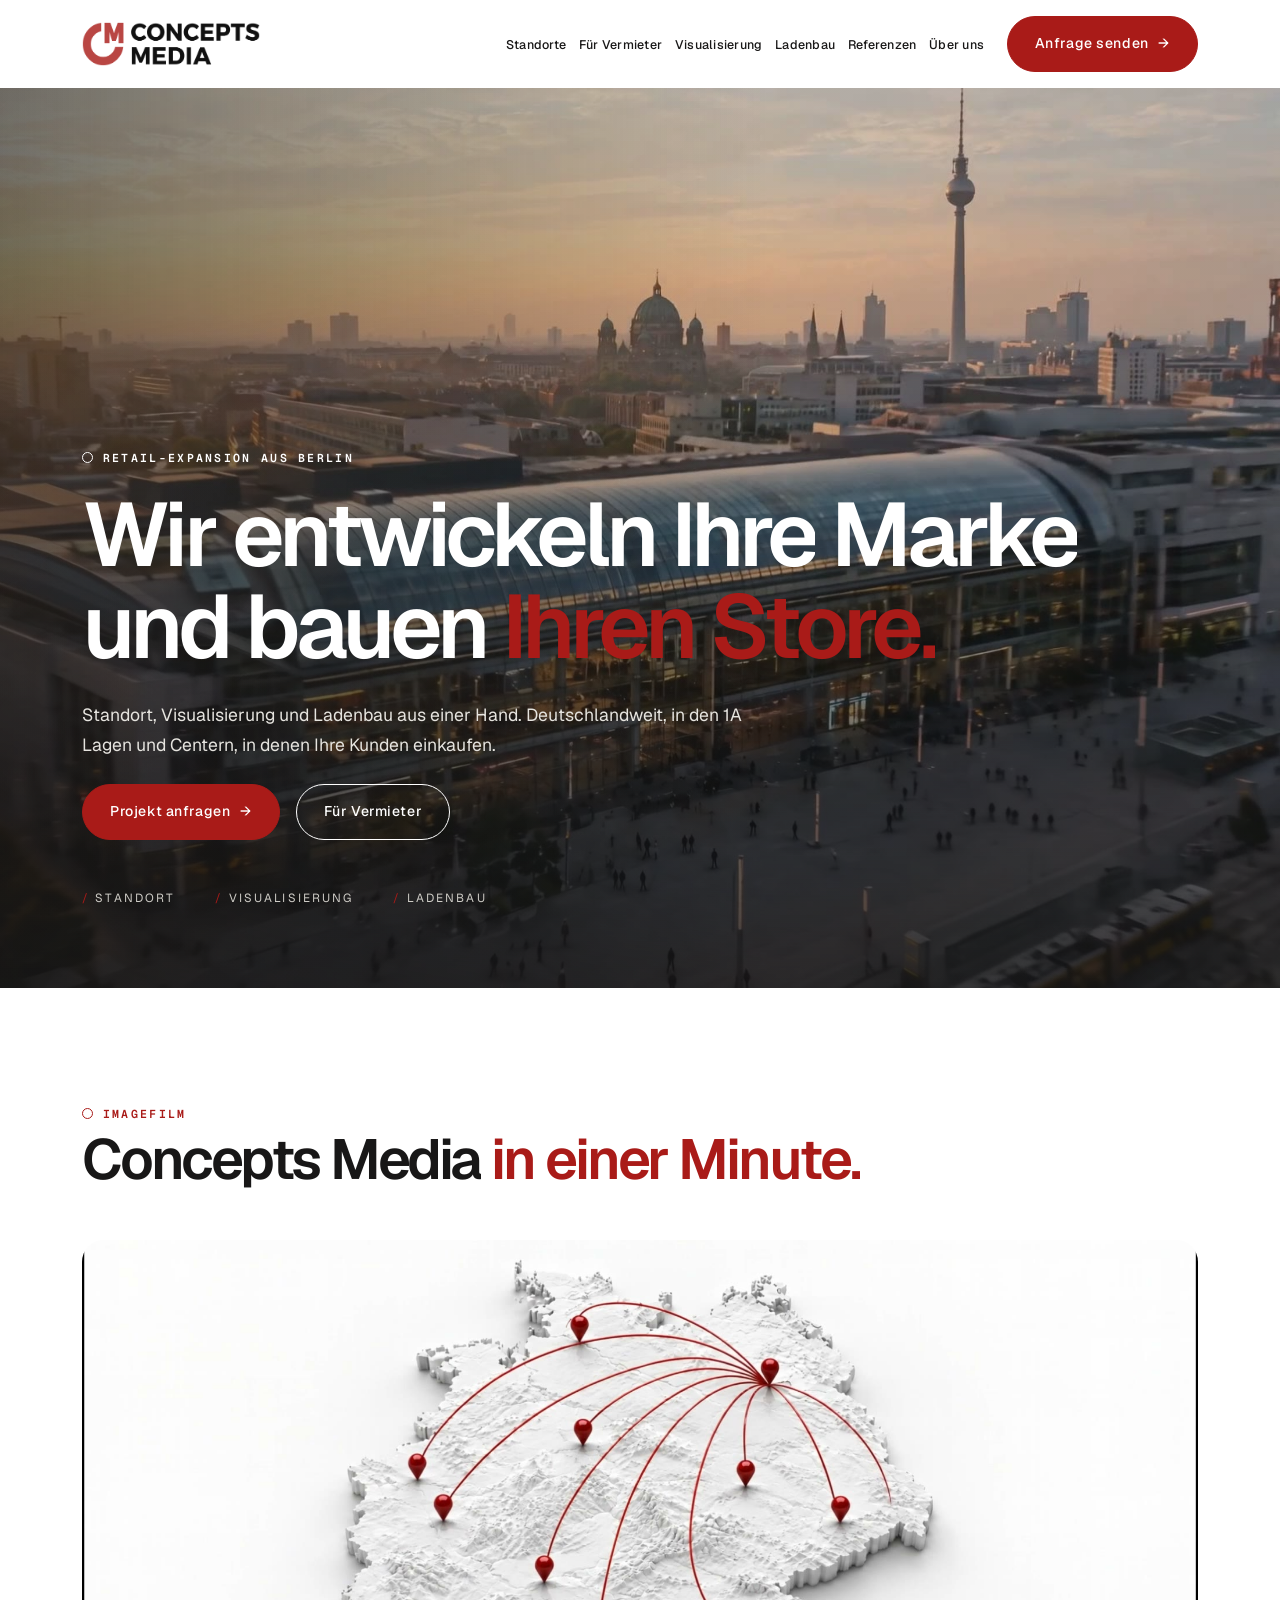
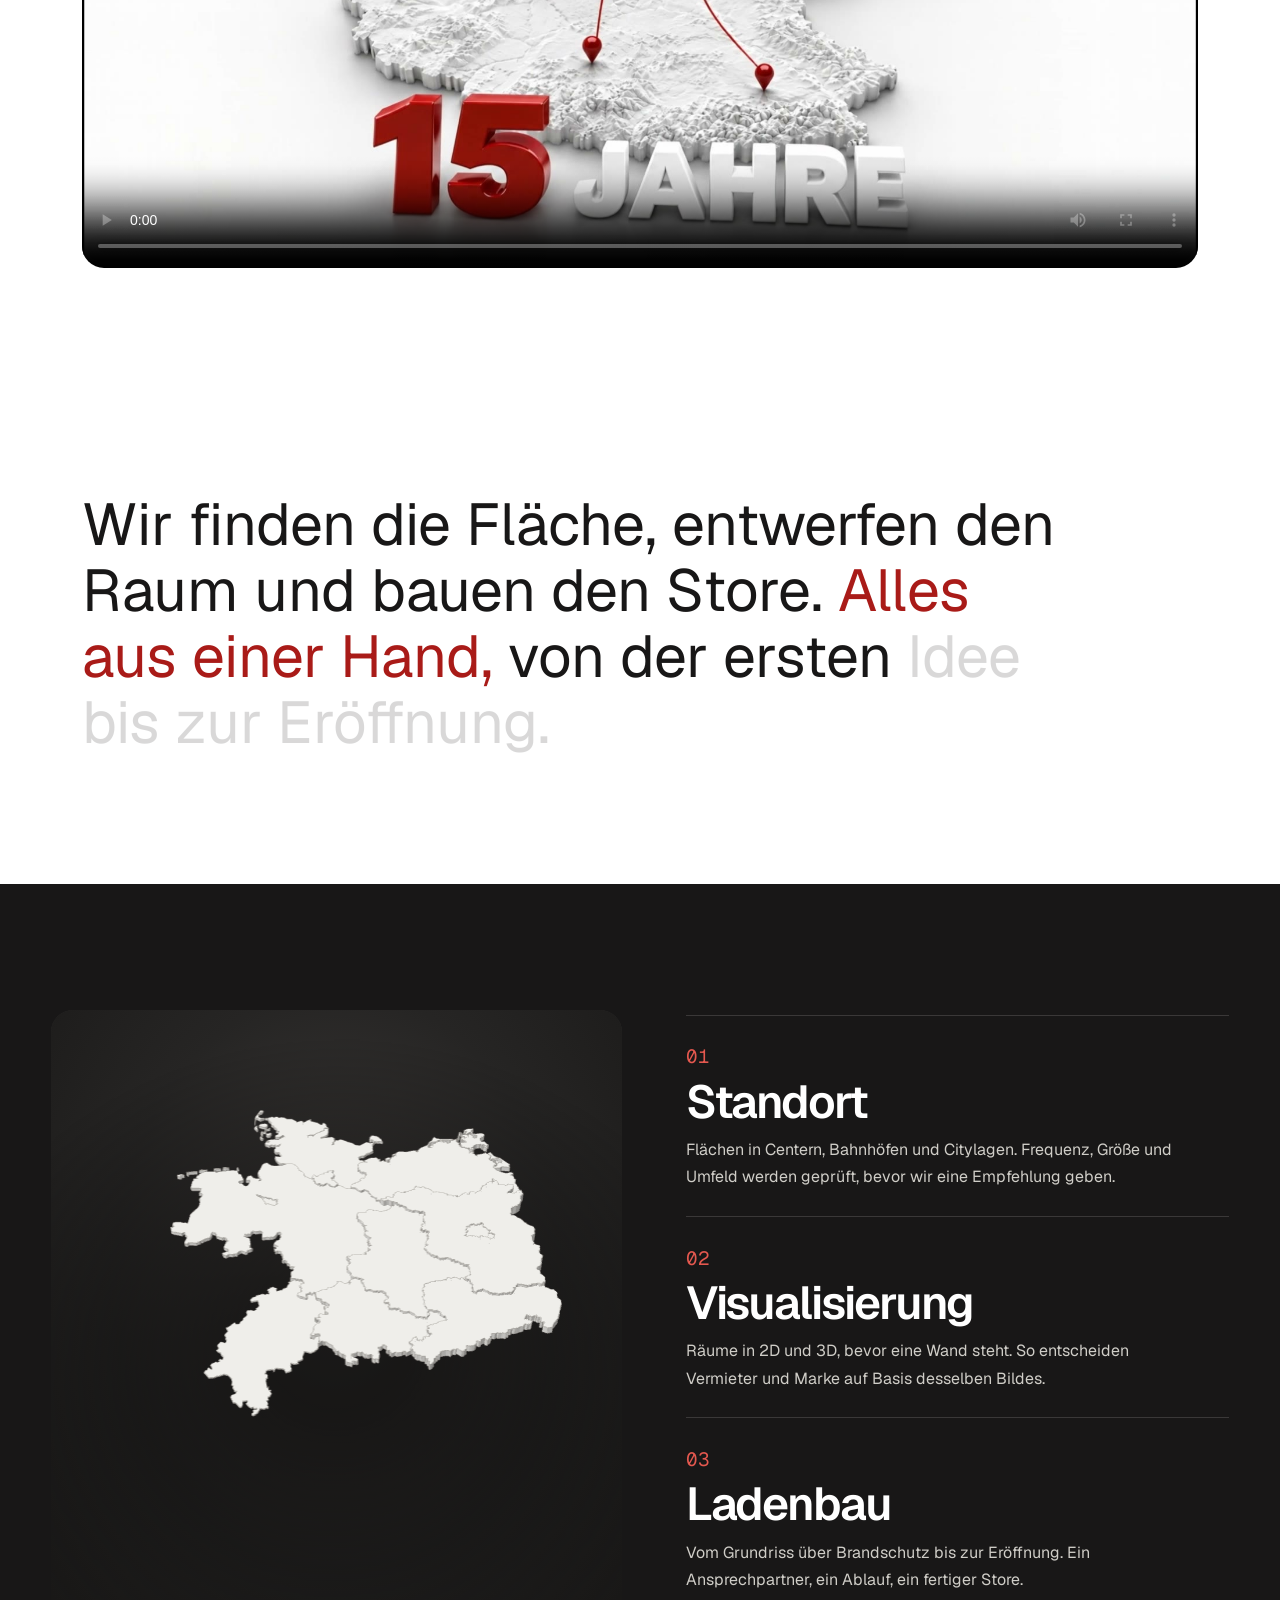
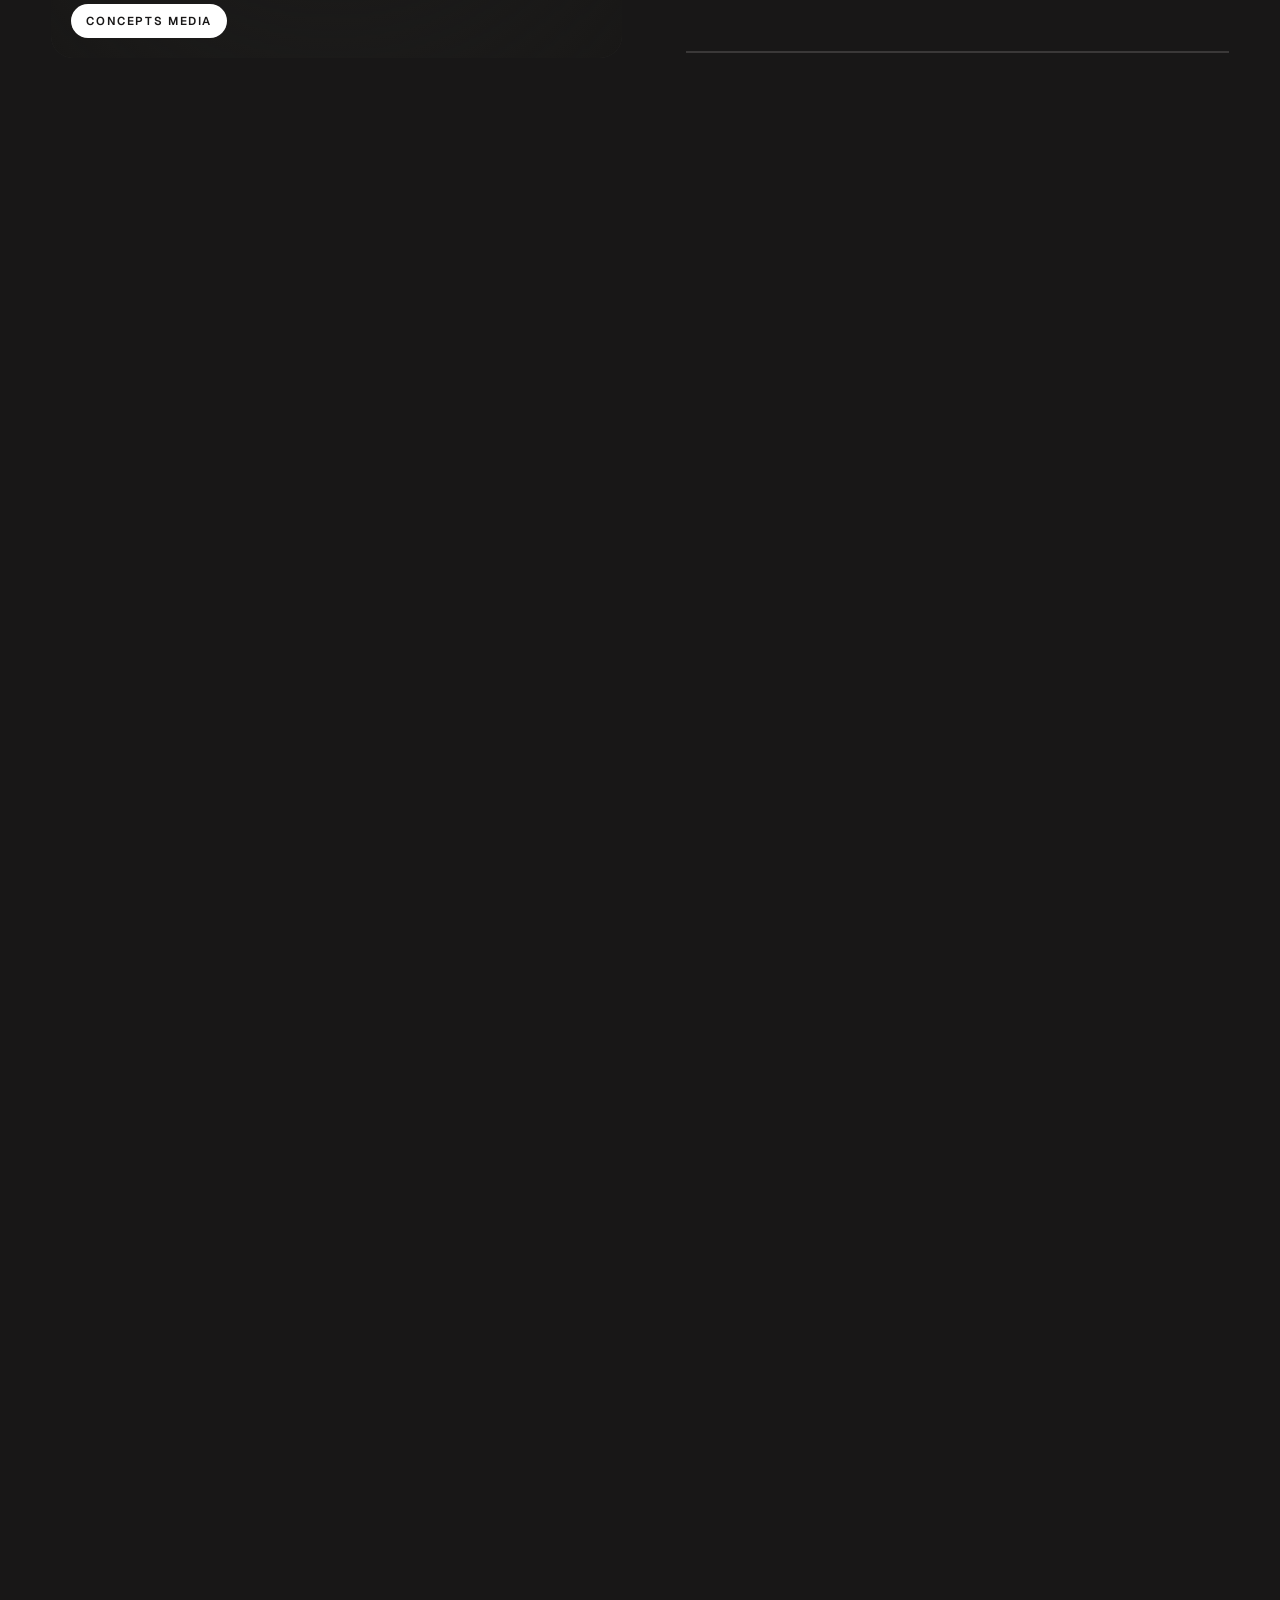
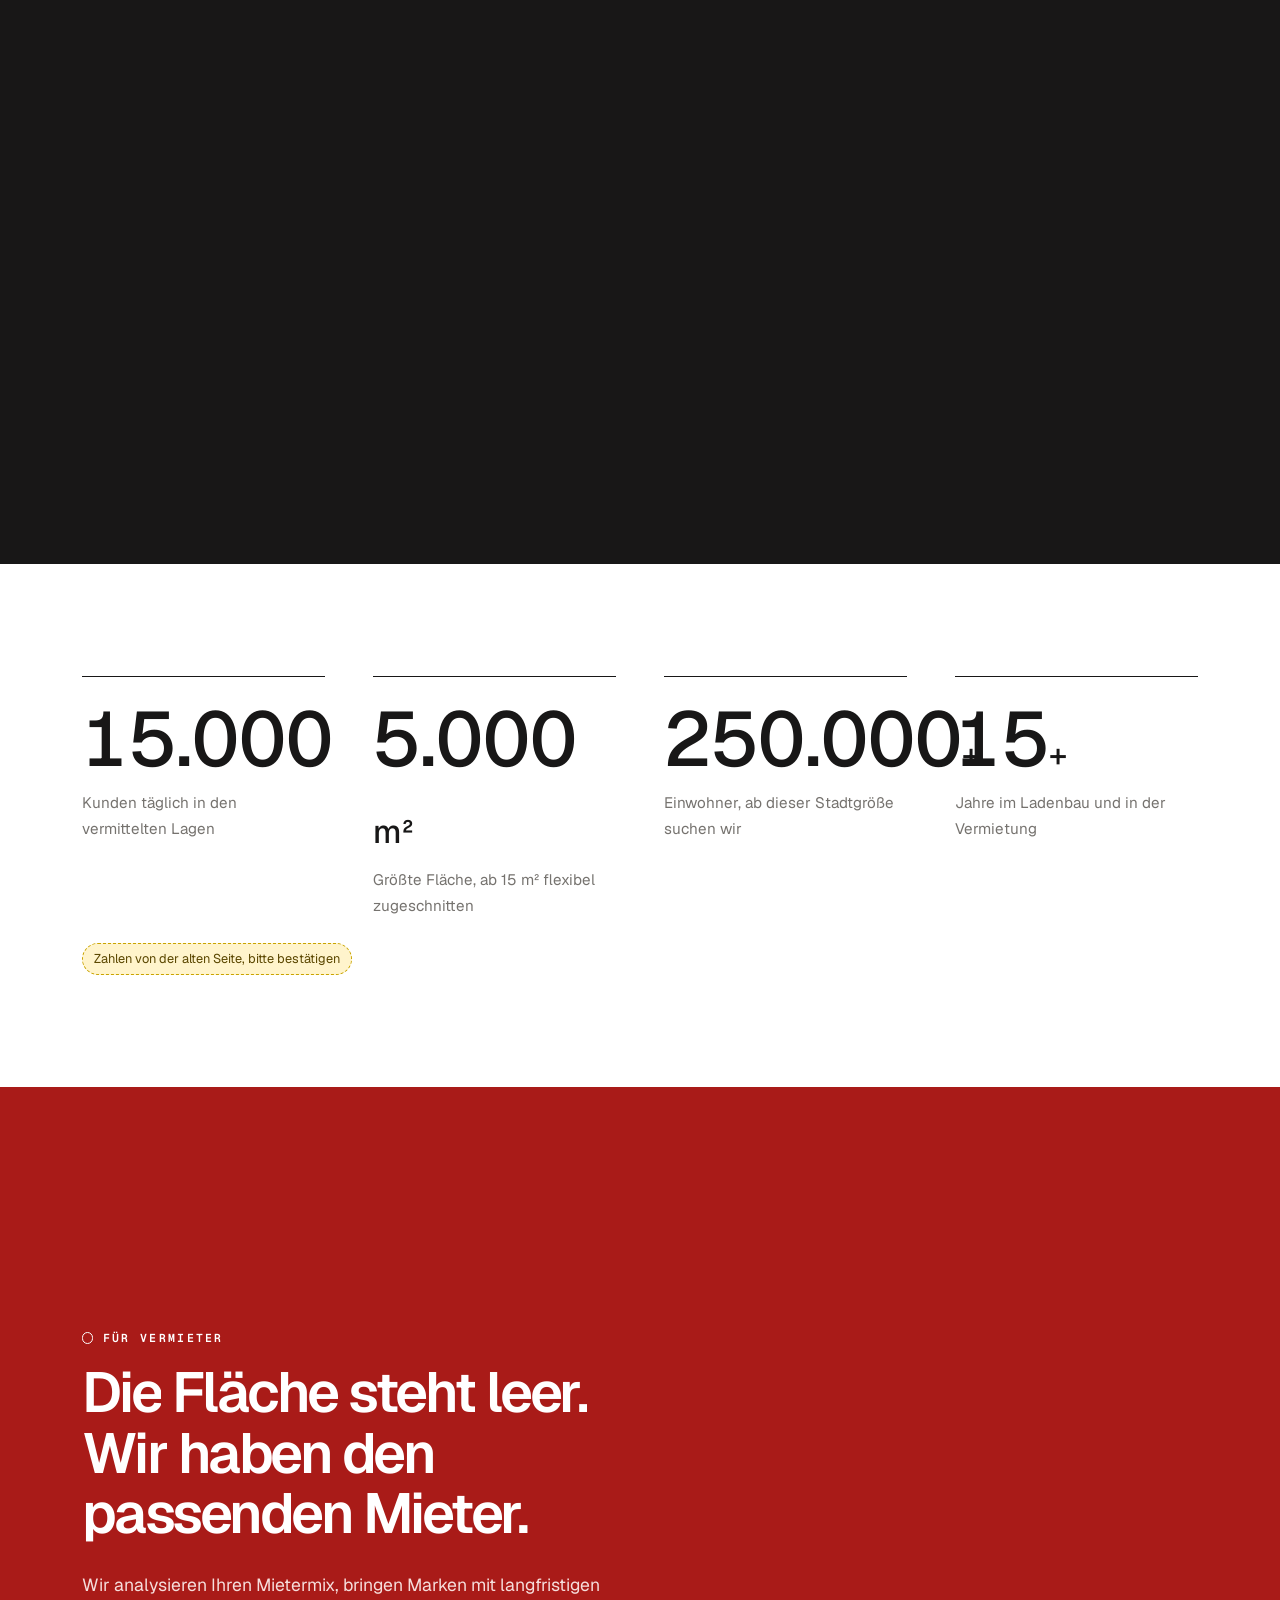
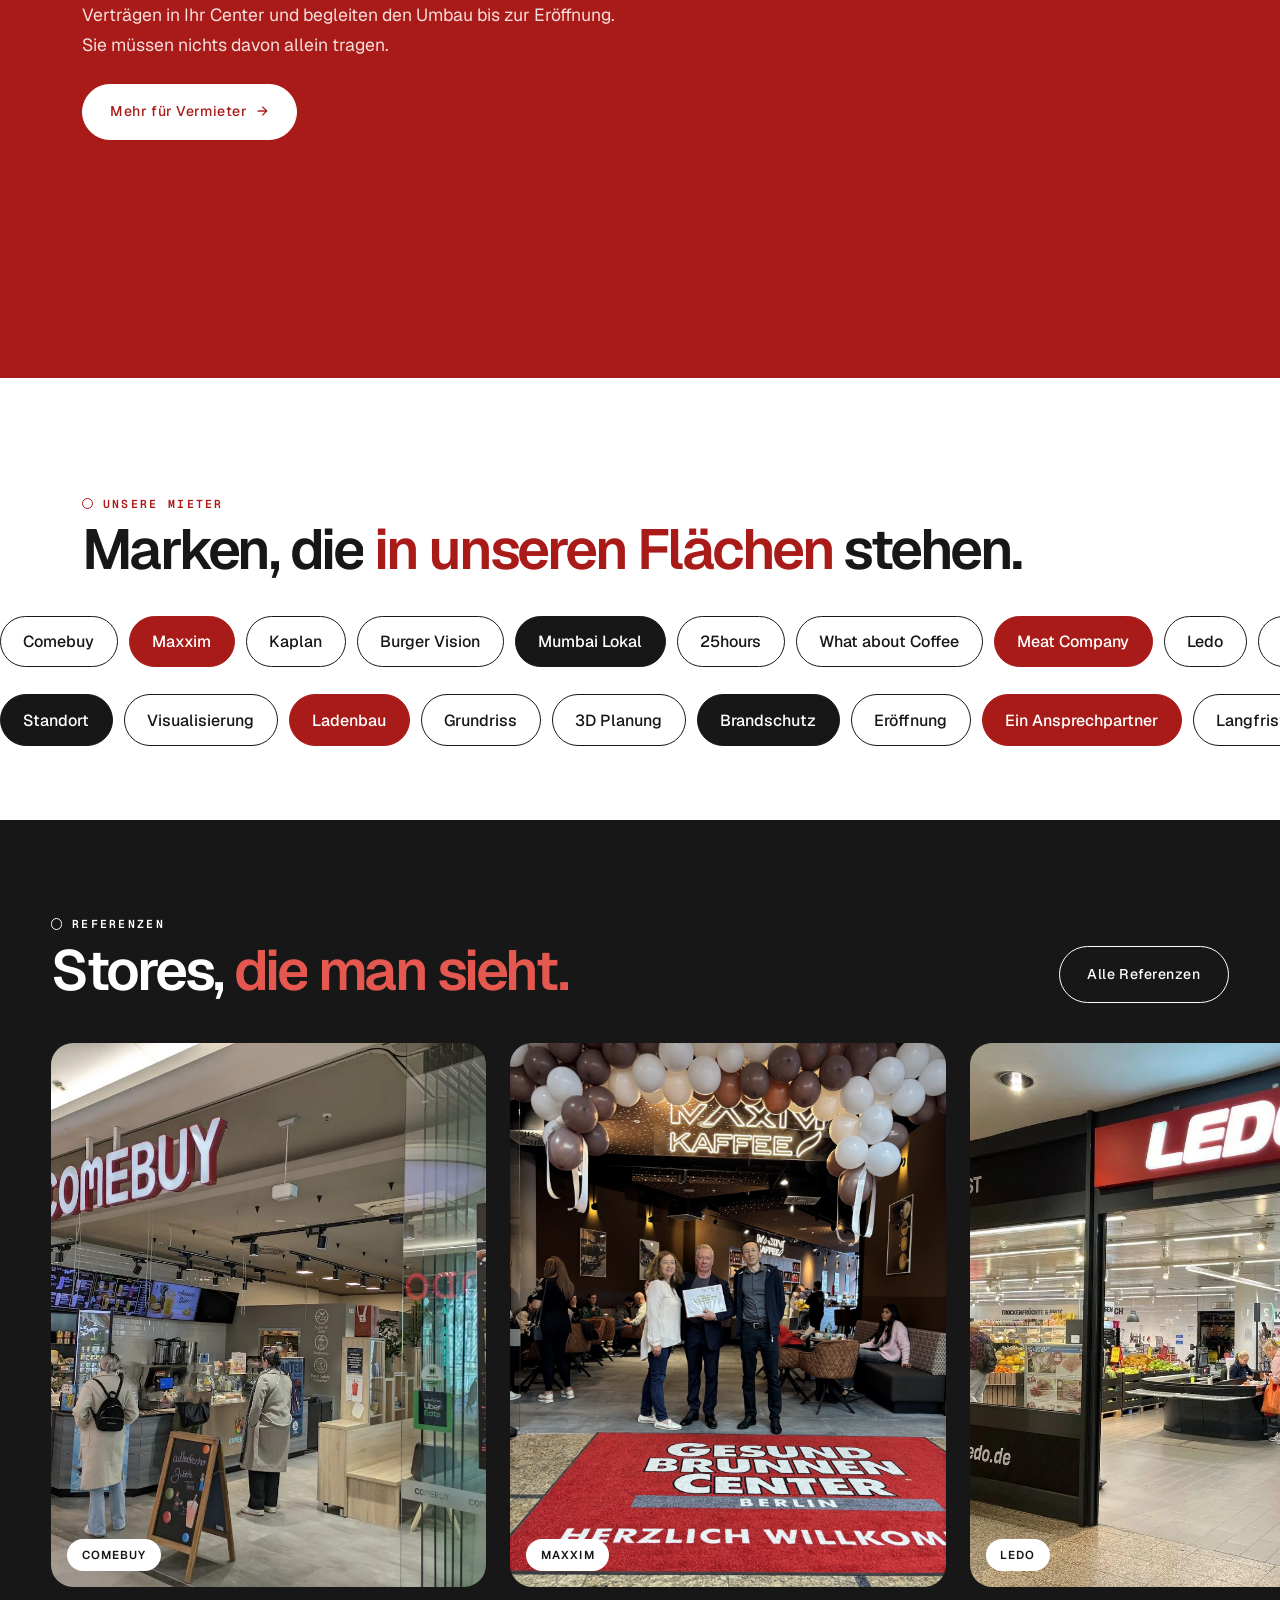
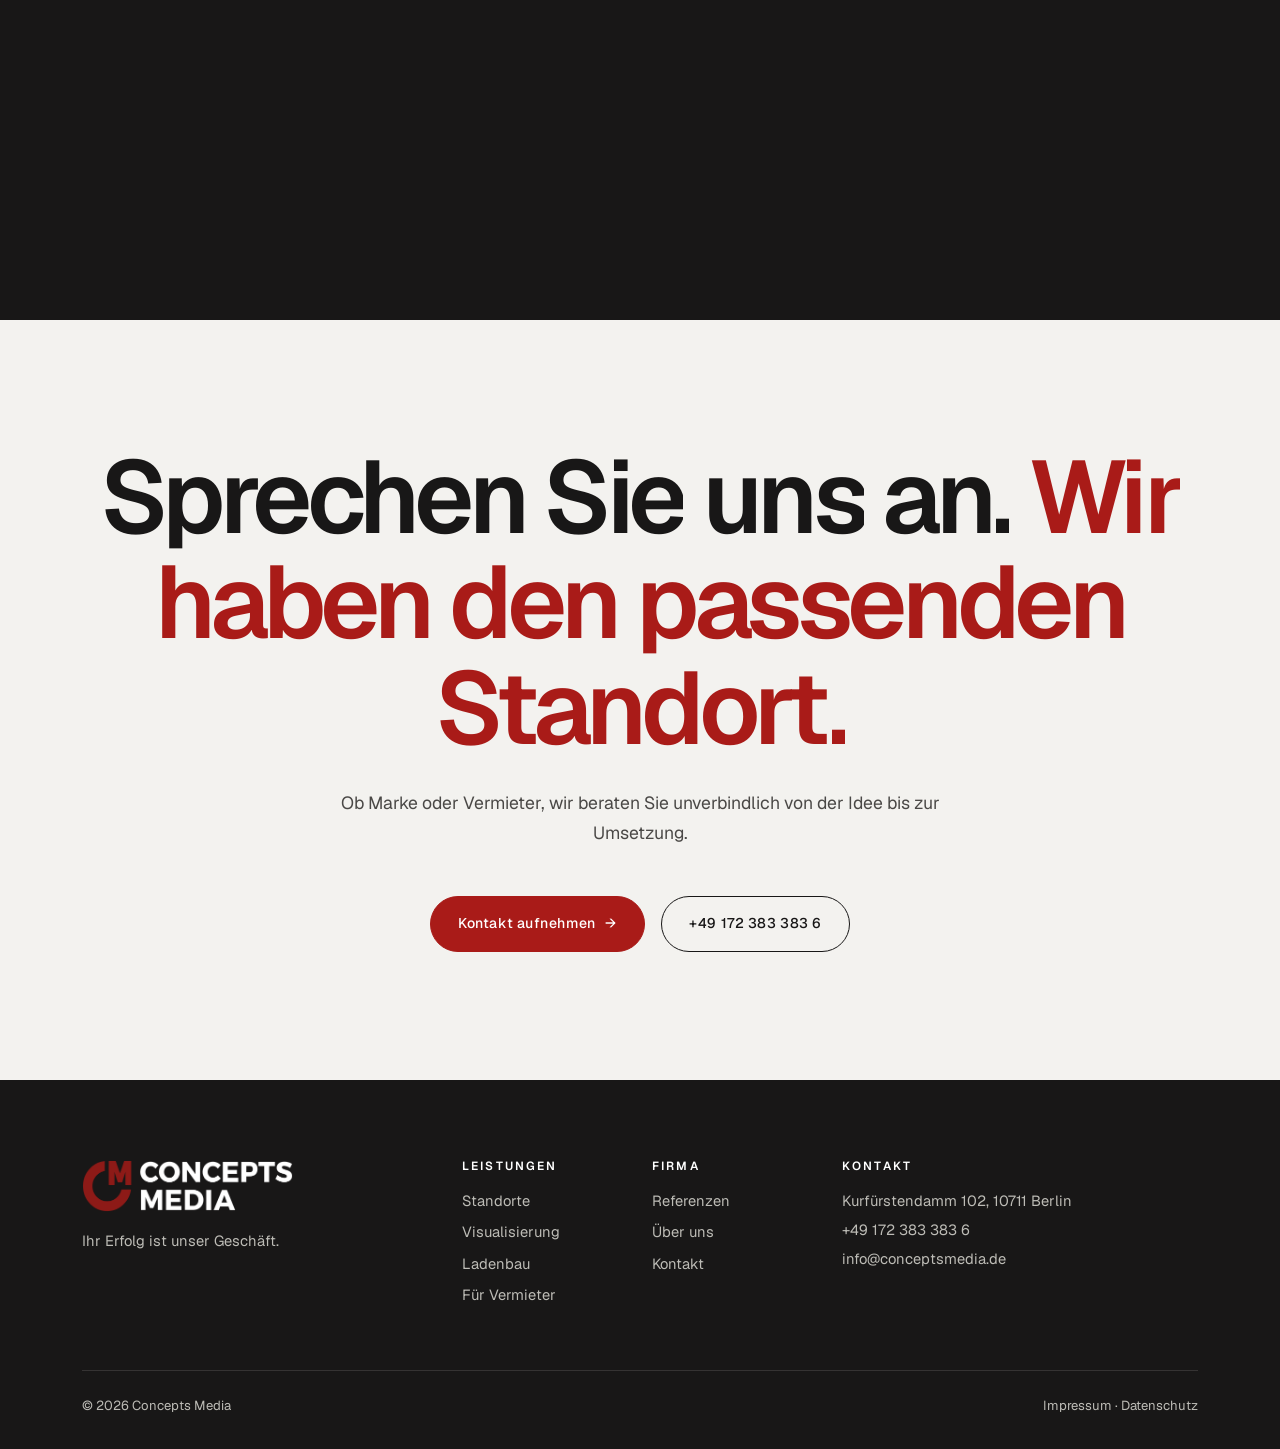
==== index.html @ 793df29d "Website Update Co-Authored-By: Claude Sonnet 5.5 <noreply@anthropic.com>" ====
<!doctype html>
<html lang="de">
<head>
  <meta name="robots" content="noindex, nofollow">
  <meta charset="utf-8">
  <meta name="viewport" content="width=device-width, initial-scale=1">
  <title>Concepts Media | Standort, Visualisierung und Ladenbau</title>
  <meta name="description" content="Concepts Media entwickelt Ihre Marke und baut Ihren Store. Standortvermittlung, Visualisierung und Ladenbau aus einer Hand, deutschlandweit in 1A Lagen.">
  <link rel="stylesheet" href="assets/css/bootstrap.min.css">
  <link rel="stylesheet" href="assets/css/site.css">
</head>
<body>

<div class="preloader" aria-hidden="true">
  <img src="assets/logo/cm-logo-dark.png" alt="">
  <div class="preloader__count">0%</div>
</div>

<header class="site-header">
  <nav class="navbar navbar-expand-lg py-3">
    <div class="container">
      <a class="navbar-brand" href="index.html"><img class="site-logo" src="assets/logo/cm-logo-dark.png" alt="Concepts Media"></a>
      <button class="navbar-toggler" type="button" data-bs-toggle="collapse" data-bs-target="#mainNav" aria-controls="mainNav" aria-expanded="false" aria-label="Menü öffnen">
        <span class="navbar-toggler-icon"></span>
      </button>
      <div class="collapse navbar-collapse" id="mainNav">
        <ul class="navbar-nav ms-auto site-nav align-items-lg-center">
          <li class="nav-item"><a class="nav-link" href="standorte.html">Standorte</a></li>
          <li class="nav-item"><a class="nav-link" href="vermieter.html">Für Vermieter</a></li>
          <li class="nav-item"><a class="nav-link" href="visualisierung.html">Visualisierung</a></li>
          <li class="nav-item"><a class="nav-link" href="ladenbau.html">Ladenbau</a></li>
          <li class="nav-item"><a class="nav-link" href="referenzen.html">Referenzen</a></li>
          <li class="nav-item"><a class="nav-link" href="ueber-uns.html">Über uns</a></li>
          <li class="nav-item ms-lg-3"><a class="btn-cm" href="kontakt.html">Anfrage senden</a></li>
        </ul>
      </div>
    </div>
  </nav>
</header>

<main>

  <!-- 1. Hero mit 3D-Gitter -->
  <section class="hero">
    <video class="hero-video" autoplay muted loop playsinline preload="auto" poster="assets/media/hero-film.jpg" aria-hidden="true">
      <source src="assets/media/hero-film.mp4" type="video/mp4">
    </video>
    <div class="container">
      <p class="eyebrow mb-4">Retail-Expansion aus Berlin</p>
      <h1 class="display split mb-4">Wir entwickeln Ihre Marke und bauen <em>Ihren Store.</em></h1>
      <p class="lead-text mb-4">Standort, Visualisierung und Ladenbau aus einer Hand. Deutschlandweit, in den 1A Lagen und Centern, in denen Ihre Kunden einkaufen.</p>
      <div class="d-flex flex-wrap gap-3">
        <a class="btn-cm" href="kontakt.html">Projekt anfragen</a>
        <a class="btn-cm-outline" href="vermieter.html" style="color:#fff;border-color:#fff;">Für Vermieter</a>
      </div>
      <div class="hero__meta">
        <span>Standort</span><span>Visualisierung</span><span>Ladenbau</span>
      </div>
    </div>
  </section>

  <!-- 2. Imagefilm / Pitch-Video, direkt unter dem Hero -->
  <section class="section" id="imagefilm">
    <div class="container">
      <div class="mb-5">
        <p class="eyebrow mb-2">Imagefilm</p>
        <h2 class="section-title split mb-0">Concepts Media <em>in einer Minute.</em></h2>
      </div>
      <div class="video-block">
        <video controls playsinline preload="metadata" poster="assets/media/imagefilm-vermieter.jpg">
          <source src="assets/media/imagefilm-vermieter.mp4" type="video/mp4">
        </video>
      </div>
    </div>
  </section>

  <!-- 2. Statement, Wort für Wort -->
  <section class="section">
    <div class="container">
      <p class="scrollwords section-title" style="max-width: 62rem; font-size: clamp(2rem, 4.6vw, 4.2rem); line-height: 1.12;">
        Wir finden die Fläche, entwerfen den Raum und bauen den Store. <em>Alles aus einer Hand,</em> von der ersten Idee bis zur Eröffnung.
      </p>
    </div>
  </section>

  <!-- 3. Leistungen: Bild und Punkte wechseln beim Scrollen -->
  <section class="swap section-ink" data-swap>
    <div class="swap__stick">
      <div class="swap__media">
        <div class="swap__map is-active" id="map3d" data-swap-img role="img" aria-label="Deutschlandkarte als 3D-Modell mit roten Standort-Pins und Verbindungen von Berlin"></div>
        <img src="assets/media/render-lounge-2.jpg" alt="3D Visualisierung einer Lounge" data-swap-img>
        <img src="assets/media/zaddys-kiosk.jpg" alt="Umgesetzter Laden" data-swap-img>
        <span class="swap__tag">Concepts Media</span>
      </div>
      <ul class="swap__list">
        <li class="swap__item is-active" data-swap-item>
          <span class="num">01</span>
          <h3>Standort</h3>
          <p>Flächen in Centern, Bahnhöfen und Citylagen. Frequenz, Größe und Umfeld werden geprüft, bevor wir eine Empfehlung geben.</p>
        </li>
        <li class="swap__item" data-swap-item>
          <span class="num">02</span>
          <h3>Visualisierung</h3>
          <p>Räume in 2D und 3D, bevor eine Wand steht. So entscheiden Vermieter und Marke auf Basis desselben Bildes.</p>
        </li>
        <li class="swap__item" data-swap-item>
          <span class="num">03</span>
          <h3>Ladenbau</h3>
          <p>Vom Grundriss über Brandschutz bis zur Eröffnung. Ein Ansprechpartner, ein Ablauf, ein fertiger Store.</p>
        </li>
        <li class="swap__bar"><i></i></li>
      </ul>
    </div>
  </section>

  <!-- 4. Zahlen -->
  <section class="section">
    <div class="container">
      <div class="row g-5">
        <div class="col-6 col-lg-3 reveal">
          <div class="fact-rule">
            <div class="fact-number"><span data-count="15000">15.000</span></div>
            <div class="fact-label">Kunden täglich in den vermittelten Lagen</div>
          </div>
        </div>
        <div class="col-6 col-lg-3 reveal">
          <div class="fact-rule">
            <div class="fact-number"><span data-count="5000">5.000</span><small> m²</small></div>
            <div class="fact-label">Größte Fläche, ab 15 m² flexibel zugeschnitten</div>
          </div>
        </div>
        <div class="col-6 col-lg-3 reveal">
          <div class="fact-rule">
            <div class="fact-number"><span data-count="250000">250.000</span><small>+</small></div>
            <div class="fact-label">Einwohner, ab dieser Stadtgröße suchen wir</div>
          </div>
        </div>
        <div class="col-6 col-lg-3 reveal">
          <div class="fact-rule">
            <div class="fact-number"><span data-count="15">15</span><small>+</small></div>
            <div class="fact-label">Jahre im Ladenbau und in der Vermietung</div>
          </div>
        </div>
      </div>
      <p class="mt-4 mb-0"><span class="todo-note">Zahlen von der alten Seite, bitte bestätigen</span></p>
    </div>
  </section>

  <!-- 5. Vermieter, roter Abschnitt mit Parallax-Bild -->
  <section class="section-red" style="padding: 7rem 0; overflow: hidden;">
    <div class="container">
      <div class="row align-items-center g-5">
        <div class="col-lg-6">
          <p class="eyebrow mb-3">Für Vermieter</p>
          <h2 class="section-title split mb-4">Die Fläche steht leer. <em>Wir haben den passenden Mieter.</em></h2>
          <p class="lead-text mb-4">Wir analysieren Ihren Mietermix, bringen Marken mit langfristigen Verträgen in Ihr Center und begleiten den Umbau bis zur Eröffnung. Sie müssen nichts davon allein tragen.</p>
          <a class="btn-cm" href="vermieter.html">Mehr für Vermieter</a>
        </div>
        <div class="col-lg-6">
          <div class="parallax-frame in-flow clip" style="aspect-ratio: 4/5;">
            <img class="parallax-img" data-speed="0.16" src="assets/media/strasse-citylage.jpg" alt="Citylage in Berlin">
          </div>
        </div>
      </div>
    </div>
  </section>

  <!-- 6. Mieter-Laufband -->
  <section class="section" style="padding-bottom: 4rem;">
    <div class="container mb-4">
      <p class="eyebrow mb-2">Unsere Mieter</p>
      <h2 class="section-title split">Marken, die <em>in unseren Flächen</em> stehen.</h2>
    </div>
    <div class="marquee mb-2" aria-label="Ausgewählte Mieter">
      <div class="marquee__row">
        <span>Comebuy</span><span class="is-red">Maxxim</span><span>Kaplan</span><span>Burger Vision</span><span class="is-accent">Mumbai Lokal</span><span>25hours</span><span>What about Coffee</span><span class="is-red">Meat Company</span><span>Ledo</span><span>Orient Barbershop</span><span>Zaddy's</span><span class="is-accent">Redo</span><span>Risa</span><span>Vinh Loi</span><span class="is-red">Niezuspät</span><span>Asia</span>
        <span>Comebuy</span><span class="is-red">Maxxim</span><span>Kaplan</span><span>Burger Vision</span><span class="is-accent">Mumbai Lokal</span><span>25hours</span><span>What about Coffee</span><span class="is-red">Meat Company</span><span>Ledo</span><span>Orient Barbershop</span><span>Zaddy's</span><span class="is-accent">Redo</span><span>Risa</span><span>Vinh Loi</span><span class="is-red">Niezuspät</span><span>Asia</span>
      </div>
    </div>
    <div class="marquee">
      <div class="marquee__row marquee__row--rev">
        <span class="is-accent">Standort</span><span>Visualisierung</span><span class="is-red">Ladenbau</span><span>Grundriss</span><span>3D Planung</span><span class="is-accent">Brandschutz</span><span>Eröffnung</span><span class="is-red">Ein Ansprechpartner</span><span>Langfristige Mietverträge</span><span>Mietermix</span>
        <span class="is-accent">Standort</span><span>Visualisierung</span><span class="is-red">Ladenbau</span><span>Grundriss</span><span>3D Planung</span><span class="is-accent">Brandschutz</span><span>Eröffnung</span><span class="is-red">Ein Ansprechpartner</span><span>Langfristige Mietverträge</span><span>Mietermix</span>
      </div>
    </div>
  </section>

  <!-- 7. Referenzen: horizontale Galerie -->
  <section class="hscroll section-ink" data-hscroll>
    <div class="hscroll__stick">
      <div class="hscroll__head">
        <div>
          <p class="eyebrow mb-2">Referenzen</p>
          <h2 class="section-title split mb-0">Stores, <em>die man sieht.</em></h2>
        </div>
        <a class="btn-cm-outline" href="referenzen.html">Alle Referenzen</a>
      </div>
      <div class="hscroll__track">
        <div class="hscroll__card"><img src="assets/media/comebuy-gesundbrunnen.jpg" alt="Comebuy Gesundbrunnen"><span class="caption-tag">Comebuy</span></div>
        <div class="hscroll__card"><img src="assets/media/maxxim-kaffee-eroeffnung.jpg" alt="Maxxim Kaffee Eröffnung"><span class="caption-tag">Maxxim</span></div>
        <div class="hscroll__card"><img src="assets/media/ledo-markt.jpg" alt="Ledo Markt"><span class="caption-tag">Ledo</span></div>
        <div class="hscroll__card"><img src="assets/media/zaddys-theke.jpg" alt="Zaddy's Theke"><span class="caption-tag">Zaddy's</span></div>
        <div class="hscroll__card"><img src="assets/media/burger-vision-innen.jpg" alt="Burger Vision innen"><span class="caption-tag">Burger Vision</span></div>
        <div class="hscroll__card"><img src="assets/media/mumbai-lokal.jpg" alt="Mumbai Lokal"><span class="caption-tag">Mumbai Lokal</span></div>
        <div class="hscroll__card"><img src="assets/media/vinh-loi-eingang.jpg" alt="Vinh Loi Eingang"><span class="caption-tag">Vinh Loi</span></div>
        <div class="hscroll__card"><img src="assets/media/currywurst-fassade.jpg" alt="Store Fassade"><span class="caption-tag">Currywurst</span></div>
      </div>
      <div class="hscroll__progress"><i></i></div>
    </div>
  </section>

  <!-- 9. Abschluss -->
  <section class="section-mist" style="padding: 8rem 0;">
    <div class="container text-center">
      <h2 class="display split mb-4" style="font-size: clamp(2.8rem, 8vw, 7.5rem);">Sprechen Sie uns an. <em>Wir haben den passenden Standort.</em></h2>
      <p class="lead-text mx-auto mb-5">Ob Marke oder Vermieter, wir beraten Sie unverbindlich von der Idee bis zur Umsetzung.</p>
      <div class="d-flex flex-wrap justify-content-center gap-3">
        <a class="btn-cm" href="kontakt.html">Kontakt aufnehmen</a>
        <a class="btn-cm-outline" href="tel:+4917238338366">+49 172 383 383 6</a>
      </div>
    </div>
  </section>

</main>

<footer class="site-footer">
  <div class="container">
    <div class="row g-4">
      <div class="col-lg-4">
        <div class="mb-3"><img class="site-logo-footer" src="assets/logo/cm-logo-white.png" alt="Concepts Media"></div>
        <p class="mb-0">Ihr Erfolg ist unser Geschäft.</p>
      </div>
      <div class="col-6 col-lg-2">
        <h4 class="mb-3">Leistungen</h4>
        <ul>
          <li><a href="standorte.html">Standorte</a></li>
          <li><a href="visualisierung.html">Visualisierung</a></li>
          <li><a href="ladenbau.html">Ladenbau</a></li>
          <li><a href="vermieter.html">Für Vermieter</a></li>
        </ul>
      </div>
      <div class="col-6 col-lg-2">
        <h4 class="mb-3">Firma</h4>
        <ul>
          <li><a href="referenzen.html">Referenzen</a></li>
          <li><a href="ueber-uns.html">Über uns</a></li>
          <li><a href="kontakt.html">Kontakt</a></li>
        </ul>
      </div>
      <div class="col-lg-4">
        <h4 class="mb-3">Kontakt</h4>
        <p class="mb-1">Kurfürstendamm 102, 10711 Berlin</p>
        <p class="mb-1"><a href="tel:+4917238338366">+49 172 383 383 6</a></p>
        <p class="mb-0"><a href="mailto:info@conceptsmedia.de">info@conceptsmedia.de</a></p>
      </div>
    </div>
    <div class="footer-bottom d-flex flex-wrap justify-content-between gap-3">
      <span>© 2026 Concepts Media</span>
      <span><a href="impressum.html">Impressum</a> · <a href="datenschutz.html">Datenschutz</a></span>
    </div>
  </div>
</footer>

<script src="assets/js/bootstrap.bundle.min.js"></script>
<script src="assets/js/engine.js"></script>
<script type="module" src="assets/js/map3d.js"></script>
</body>
</html>
---- assets/css/site.css ----
@font-face {
  font-family: "Geist";
  src: url("../fonts/Geist-Variable.woff2") format("woff2");
  font-weight: 100 900;
  font-style: normal;
  font-display: swap;
}
@font-face {
  font-family: "Geist Mono";
  src: url("../fonts/GeistMono-Variable.woff2") format("woff2");
  font-weight: 100 900;
  font-style: normal;
  font-display: swap;
}

/* Farben: Rot, Weiß und eine Akzentfarbe. Schwarz nur für Text und dunkle Flächen. */
:root {
  --cm-red: #a91b18;
  --cm-red-dark: #831311;
  --cm-soft: #f3f2ef;       /* neutrales helles Warmgrau für ruhige Flächen */
  --cm-red-light: #e4584f;  /* aufgehelltes Rot, nur für Schrift auf Schwarz */
  --cm-black: #181717;      /* Noir Black, Text und dunkle Flächen */
  --cm-white: #ffffff;
  --cm-grey: #76736f;
  --cm-line: #e6e4df;
  --cm-ease: cubic-bezier(0.16, 1, 0.3, 1);
  --cm-radius: 22px;
}

html { scroll-behavior: smooth; }
body {
  font-family: "Geist", system-ui, -apple-system, "Segoe UI", sans-serif;
  color: var(--cm-black);
  background: var(--cm-white);
  font-size: 1rem;
  line-height: 1.7;
  -webkit-font-smoothing: antialiased;
  overflow-x: hidden;
}
body.is-loading { overflow: hidden; }

h1, h2, h3, h4 {
  font-family: "Geist", system-ui, sans-serif;
  font-weight: 600;
  letter-spacing: -0.045em;
  line-height: 1;
  color: var(--cm-black);
}
a { color: var(--cm-black); }
a:hover { color: var(--cm-red); }
img { max-width: 100%; }

/* Labels: klein, weit gesperrt, Großbuchstaben, mit Kreis-Marker */
.eyebrow {
  font-family: "Geist Mono", ui-monospace, monospace;
  display: inline-flex;
  align-items: center;
  gap: 0.6rem;
  font-size: 0.72rem;
  font-weight: 600;
  letter-spacing: 0.2em;
  text-transform: uppercase;
  color: var(--cm-red);
}
.eyebrow::before {
  content: "";
  width: 0.7rem;
  height: 0.7rem;
  border: 1.5px solid currentColor;
  border-radius: 50%;
  flex: none;
}

.display {
  font-size: clamp(2.8rem, 7vw, 6.4rem);
  font-weight: 600;
  letter-spacing: -0.055em;
  line-height: 0.95;
}
.display em, .section-title em, .lead-em { font-style: normal; color: var(--cm-red); }
.section-title { font-size: clamp(2.1rem, 4.4vw, 3.8rem); }
.lead-text { font-size: 1.1rem; color: #4a4846; max-width: 42rem; }

/* Abschnitte */
.section { padding: 7rem 0; position: relative; }
.section-mist { background: var(--cm-soft); }
.section-ink { background: var(--cm-black); color: #fff; }
.section-ink h1, .section-ink h2, .section-ink h3 { color: #fff; }
.section-ink .lead-text, .section-ink p { color: #cfcdc7; }
.section-ink .eyebrow { color: #fff; }
.section-ink .section-title em { color: var(--cm-red-light); }
.section-red { background: var(--cm-red); color: #fff; }
.section-red h1, .section-red h2, .section-red h3 { color: #fff; }
.section-red p, .section-red .lead-text { color: #f6dedc; }
.section-red .eyebrow { color: #fff; }
.section-red .section-title em { color: #fff; }

/* Buttons */
.btn-cm, .btn-cm-outline {
  display: inline-flex;
  align-items: center;
  gap: 0.6rem;
  font-family: "Geist", system-ui, sans-serif;
  font-weight: 500;
  font-size: 0.88rem;
  letter-spacing: 0.04em;
  padding: 0.95rem 1.7rem;
  border-radius: 999px;
  text-decoration: none;
  white-space: nowrap;
  transition: background 0.35s var(--cm-ease), color 0.35s, border-color 0.35s;
}
.btn-cm { background: var(--cm-red); color: #fff; border: 1.5px solid var(--cm-red); }
.btn-cm::after { content: "→"; transition: transform 0.35s var(--cm-ease); }
.btn-cm:hover { background: var(--cm-black); border-color: var(--cm-black); color: #fff; }
.btn-cm:hover::after { transform: translateX(4px); }
.btn-cm-outline { background: transparent; color: var(--cm-black); border: 1.5px solid var(--cm-black); }
.btn-cm-outline:hover { background: var(--cm-black); color: #fff; }
.section-ink .btn-cm-outline, .section-red .btn-cm-outline { color: #fff; border-color: #fff; }
.section-ink .btn-cm-outline:hover, .section-red .btn-cm-outline:hover { background: #fff; color: var(--cm-black); }
.section-red .btn-cm { background: #fff; color: var(--cm-red); border-color: #fff; }
.section-red .btn-cm:hover { background: var(--cm-black); color: #fff; border-color: var(--cm-black); }

/* Kopfzeile: weiß, Logo links, Navigation rechts */
.site-header {
  position: sticky;
  top: 0;
  z-index: 1030;
  background: var(--cm-white);
  transition: box-shadow 0.4s;
}
.site-header.is-scrolled { box-shadow: 0 1px 0 var(--cm-line); }
.site-nav .nav-link {
  color: var(--cm-black);
  font-weight: 500;
  font-size: 0.84rem;
  letter-spacing: 0.02em;
  padding: 0.5rem 0.6rem !important;
  white-space: nowrap;
  position: relative;
}
.site-nav .nav-link::after {
  content: "";
  position: absolute;
  left: 0.6rem;
  right: 0.6rem;
  bottom: 0.2rem;
  height: 1.5px;
  background: var(--cm-red);
  transform: scaleX(0);
  transform-origin: left;
  transition: transform 0.45s var(--cm-ease);
}
.site-nav .nav-link:hover::after, .site-nav .nav-link.active::after { transform: scaleX(1); }
.site-nav .nav-link:hover, .site-nav .nav-link.active { color: var(--cm-red); }
.navbar-toggler { border: 0; box-shadow: none !important; }
@media (min-width: 992px) and (max-width: 1399.98px) {
  .site-nav .nav-link { font-size: 0.78rem; padding: 0.5rem 0.4rem !important; }
}
.site-logo { height: 44px; width: auto; display: block; }
.site-logo-footer { height: 52px; width: auto; display: block; }

/* Vorhang beim Laden: weißer Block mit Zähler */
.preloader {
  position: fixed;
  inset: 0;
  z-index: 2000;
  background: var(--cm-white);
  display: flex;
  flex-direction: column;
  justify-content: space-between;
  padding: 2rem 2.25rem;
  transition: transform 1.1s var(--cm-ease);
}
.preloader.is-done { transform: translateY(-100%); }
.preloader img { height: 56px; width: auto; }
.preloader__count {
  font-family: "Geist", system-ui, sans-serif;
  font-size: clamp(4rem, 14vw, 12rem);
  line-height: 0.85;
  color: var(--cm-red);
  align-self: flex-end;
  font-variant-numeric: tabular-nums;
}

/* Hero mit WebGL-Hintergrund */
.hero {
  position: relative;
  min-height: 100vh;
  min-height: 100svh;
  display: flex;
  align-items: flex-end;
  background: var(--cm-black);
  color: #fff;
  overflow: hidden;
}
.hero canvas.bg-canvas, .hero .bg-canvas {
  position: absolute;
  inset: 0;
  width: 100%;
  height: 100%;
  z-index: 0;
}
.hero .hero-video {
  position: absolute;
  inset: 0;
  width: 100%;
  height: 100%;
  object-fit: cover;
  z-index: 0;
}
.hero::after {
  content: "";
  position: absolute;
  inset: 0;
  z-index: 1;
  background: linear-gradient(180deg, rgba(24,23,23,0.15) 25%, rgba(24,23,23,0.82) 100%), linear-gradient(90deg, rgba(24,23,23,0.55) 0%, rgba(24,23,23,0) 60%);
  pointer-events: none;
}
.hero .container { position: relative; z-index: 2; padding-bottom: 5rem; padding-top: 8rem; }
.hero h1 { color: #fff; }
.hero .lead-text { color: #e6e4df; }
.hero .eyebrow { color: #fff; }
.hero__meta {
  display: flex;
  flex-wrap: wrap;
  gap: 2.5rem;
  margin-top: 3rem;
  font-size: 0.74rem;
  letter-spacing: 0.18em;
  text-transform: uppercase;
  color: #cfcdc7;
}
.hero__meta span::before { content: "/ "; color: var(--cm-red); }

/* Textreveal: Wörter gleiten aus einer Maske */
.split .w { display: inline-block; overflow: hidden; vertical-align: top; padding-bottom: 0.08em; }
.split .w > span { display: inline-block; transform: translateY(105%); transition: transform 1.1s var(--cm-ease); }
.split.is-in .w > span { transform: translateY(0); }


/* Scroll-Wörter: Text wird Wort für Wort sichtbar */
.scrollwords .sw { opacity: 0.16; transition: opacity 0.4s var(--cm-ease); }
.scrollwords .sw.is-on { opacity: 1; }
.scrollwords .sw.is-on.em { color: var(--cm-red); }
.scrollwords .sw.em { font-style: normal; }

/* Maske, die sich von unten öffnet (wie die Blöcke beim Original) */
.clip {
  clip-path: inset(100% 0 0 0);
  transition: clip-path 1.3s var(--cm-ease);
}
.clip.is-in { clip-path: inset(0 0 0 0); }

/* Parallax-Rahmen: Bild bewegt sich langsamer als der Text */
.parallax-frame {
  position: absolute;
  inset: 0;
  overflow: hidden;
  background: var(--cm-soft);
}
.parallax-frame.in-flow { position: relative; inset: auto; aspect-ratio: 4 / 3; border-radius: var(--cm-radius); }
.parallax-frame.wide { aspect-ratio: 16 / 9; }
.parallax-img {
  position: absolute;
  top: -12%;
  left: 0;
  width: 100%;
  height: 124%;
  object-fit: cover;
  will-change: transform;
}
.section-band { padding: 0 1.25rem; }
.section-band .parallax-frame.wide { border-radius: var(--cm-radius); }

/* Schwebende Leistungen: links fixiertes Bild und Titel, rechts die Punkte */
.swap { position: relative; height: 320vh; }
.swap__stick {
  position: sticky;
  top: 0;
  height: 100vh;
  display: grid;
  grid-template-columns: 1.05fr 1fr;
  gap: 4rem;
  align-items: center;
  padding: 0 clamp(1.25rem, 4vw, 4rem);
}
.swap__media {
  position: relative;
  height: 72vh;
  border-radius: var(--cm-radius);
  overflow: hidden;
  background: #2a2928;
}
.swap__media img {
  position: absolute;
  inset: 0;
  width: 100%;
  height: 100%;
  object-fit: cover;
  opacity: 0;
  transform: scale(1.12);
  transition: opacity 0.9s var(--cm-ease), transform 1.6s var(--cm-ease);
}
.swap__media img.is-active { opacity: 1; transform: scale(1); }
/* 3D-Karte im Rahmen der Leistungen */
.swap__map {
  position: absolute;
  inset: 0;
  opacity: 0;
  transform: scale(1.12);
  transition: opacity 0.9s var(--cm-ease), transform 1.6s var(--cm-ease);
  background: #2a2928 center / cover no-repeat url("../media/karte-poster.jpg");
  touch-action: pan-y;
}
.swap__map.is-active { opacity: 1; transform: scale(1); }
.swap__map.is-live { background: radial-gradient(ellipse at 50% 42%, #403d3b 0%, #262524 55%, #1b1a19 100%); }
.swap__media .swap__tag {
  position: absolute;
  left: 1.25rem;
  bottom: 1.25rem;
  z-index: 2;
  background: var(--cm-white);
  color: var(--cm-black);
  padding: 0.45rem 0.95rem;
  border-radius: 999px;
  font-size: 0.72rem;
  font-weight: 600;
  letter-spacing: 0.14em;
  text-transform: uppercase;
}
.swap__list { list-style: none; padding: 0; margin: 0; }
.swap__item {
  opacity: 0.25;
  padding: 1.6rem 0 1.6rem 0;
  border-top: 1px solid #3a3838;
  transition: opacity 0.6s var(--cm-ease);
}
.swap__item.is-active { opacity: 1; }
.swap__item .num { font-family: "Geist Mono", ui-monospace, monospace; font-style: normal; color: var(--cm-red-light); font-size: 1.2rem; }
.swap__item h3 { color: #fff; font-size: clamp(2rem, 3.6vw, 3.2rem); margin: 0.3rem 0 0.7rem; }
.swap__item p { color: #cfcdc7; margin: 0; max-width: 32rem; }
.swap__bar { height: 2px; background: #3a3838; margin-top: 2rem; position: relative; overflow: hidden; }
.swap__bar i { position: absolute; inset: 0; background: var(--cm-red); transform: scaleX(0); transform-origin: left; }

/* Zahlen */
.fact-number {
  font-family: "Geist", system-ui, sans-serif;
  font-size: clamp(2.8rem, 6vw, 5.2rem);
  font-weight: 500;
  line-height: 1;
  color: var(--cm-black);
  font-variant-numeric: tabular-nums;
}
.fact-number small { font-size: 0.42em; font-family: "Geist", system-ui, sans-serif; font-weight: 500; }
.fact-number .unit { color: var(--cm-red); }
.fact-label { color: var(--cm-grey); font-size: 0.95rem; margin-top: 0.8rem; max-width: 16rem; }
.fact-rule { border-top: 1px solid var(--cm-black); padding-top: 1.5rem; }

/* Karten */
.service-card {
  height: 100%;
  padding: 2.4rem 2.1rem;
  background: var(--cm-white);
  border-radius: var(--cm-radius);
  border: 1px solid var(--cm-line);
  transition: transform 0.5s var(--cm-ease), box-shadow 0.5s var(--cm-ease), border-color 0.5s;
}
a .service-card:hover, .service-card:hover { transform: translateY(-6px); box-shadow: 0 24px 48px -26px rgba(24,23,23,0.45); border-color: transparent; }
.service-card .num { font-family: "Geist Mono", ui-monospace, monospace; font-style: normal; font-size: 1.4rem; color: var(--cm-red); }
.service-card h3 { font-size: 1.7rem; margin: 0.6rem 0 1rem; }
.service-card ul { padding-left: 1.1rem; margin: 0; color: #4a4846; }
.service-card ul li { margin-bottom: 0.35rem; }

/* Fotos */
.media-frame { width: 100%; aspect-ratio: 4 / 3; object-fit: cover; display: block; border-radius: var(--cm-radius); background: var(--cm-soft); }
.photo-card { position: relative; border-radius: var(--cm-radius); overflow: hidden; }
.photo-card img { transition: transform 1.2s var(--cm-ease); }
.photo-card:hover img { transform: scale(1.05); }
.photo-card .caption-tag {
  position: absolute;
  z-index: 2;
  left: 1rem;
  bottom: 1rem;
  background: var(--cm-white);
  color: var(--cm-black);
  padding: 0.4rem 0.9rem;
  border-radius: 999px;
  font-size: 0.72rem;
  font-weight: 600;
  letter-spacing: 0.1em;
  text-transform: uppercase;
}

/* Horizontale Galerie (Referenzen) */
.hscroll { position: relative; height: 300vh; }
.hscroll__stick { position: sticky; top: 0; height: 100vh; display: flex; flex-direction: column; justify-content: center; overflow: hidden; }
.hscroll__head { padding: 0 clamp(1.25rem, 4vw, 4rem); margin-bottom: 2.5rem; display: flex; justify-content: space-between; align-items: end; gap: 2rem; flex-wrap: wrap; }
.hscroll__track { display: flex; gap: 1.5rem; padding: 0 clamp(1.25rem, 4vw, 4rem); will-change: transform; }
.hscroll__card { flex: 0 0 min(34vw, 460px); position: relative; border-radius: var(--cm-radius); overflow: hidden; aspect-ratio: 4 / 5; }
.hscroll__card img { width: 100%; height: 100%; object-fit: cover; display: block; }
.hscroll__card .caption-tag { position: absolute; left: 1rem; bottom: 1rem; background: var(--cm-white); color: var(--cm-black); padding: 0.4rem 0.9rem; border-radius: 999px; font-size: 0.72rem; font-weight: 600; letter-spacing: 0.1em; text-transform: uppercase; }
.hscroll__progress { margin: 2.5rem clamp(1.25rem, 4vw, 4rem) 0; height: 2px; background: #3a3838; position: relative; }
.hscroll__progress i { position: absolute; inset: 0; background: var(--cm-red); transform-origin: left; transform: scaleX(0); }

/* Laufband mit Mieter-Pillen */
.marquee { overflow: hidden; white-space: nowrap; padding: 0.6rem 0; }
.marquee__row { display: inline-flex; gap: 0.7rem; animation: cm-marquee 42s linear infinite; }
.marquee__row--rev { animation-direction: reverse; animation-duration: 50s; }
.marquee:hover .marquee__row { animation-play-state: paused; }
.marquee__row span {
  border: 1.5px solid var(--cm-black);
  border-radius: 999px;
  padding: 0.7rem 1.4rem;
  font-size: 1rem;
  font-weight: 500;
  white-space: nowrap;
}
.marquee__row span.is-red { background: var(--cm-red); color: #fff; border-color: var(--cm-red); }
.marquee__row span.is-accent { background: var(--cm-black); border-color: var(--cm-black); color: #fff; }
@keyframes cm-marquee { from { transform: translateX(0); } to { transform: translateX(-50%); } }

/* Mieter-Pillen (Unterseiten) */
.tenant-wall { display: flex; flex-wrap: wrap; gap: 0.6rem; list-style: none; padding: 0; margin: 0; }
.tenant-wall li { border: 1.5px solid var(--cm-black); border-radius: 999px; padding: 0.5rem 1.1rem; font-weight: 500; font-size: 0.9rem; }
.tenant-wall li:nth-child(3n+2) { background: var(--cm-red); border-color: var(--cm-red); color: #fff; }
.section-ink .tenant-wall li { border-color: #4a4848; color: #fff; }

/* Video */
.video-block { position: relative; width: 100%; aspect-ratio: 16 / 9; background: var(--cm-black); border-radius: var(--cm-radius); overflow: hidden; }
.video-block video { width: 100%; height: 100%; object-fit: cover; display: block; }

/* Platzhalter, bis das Pitch-Video fertig ist */
.video-pending img { width: 100%; height: 100%; object-fit: cover; display: block; }
.video-pending__tag {
  position: absolute; left: 1.25rem; bottom: 1.25rem;
  background: var(--cm-red); color: #fff;
  padding: 0.5rem 1rem; border-radius: 999px;
  font-family: "Geist Mono", ui-monospace, monospace; font-size: 0.72rem; letter-spacing: 0.14em; text-transform: uppercase;
}

/* Listen */
.check-list { list-style: none; padding: 0; margin: 0; }
.check-list li { padding: 1rem 0 1rem 2.2rem; border-bottom: 1px solid var(--cm-line); position: relative; color: #4a4846; }
.check-list li::before { content: ""; position: absolute; left: 0; top: 1.35rem; width: 0.85rem; height: 0.85rem; border-radius: 50%; border: 2px solid var(--cm-red); }
.check-list li::after { content: ""; position: absolute; left: 0.2rem; top: 1.55rem; width: 0.45rem; height: 0.45rem; border-radius: 50%; background: var(--cm-red); }

/* Kontakt */
.contact-block { border-top: 2px solid var(--cm-black); padding-top: 1.25rem; }
.contact-block h3 { font-size: 1.45rem; }
.contact-block a { color: var(--cm-black); font-weight: 600; text-decoration: none; border-bottom: 2px solid var(--cm-red); }
.contact-block a:hover { color: var(--cm-red); }

/* Seitenkopf der Unterseiten */
.page-hero { padding: 8rem 0 5rem; background: var(--cm-white); }

/* Fußzeile */
.site-footer { background: var(--cm-black); color: #bdbcb6; padding: 5rem 0 2rem; font-size: 0.92rem; }
.site-footer h4 { color: #fff; font-family: "Geist", system-ui, sans-serif; font-size: 0.74rem; letter-spacing: 0.18em; text-transform: uppercase; }
.site-footer a { color: #bdbcb6; text-decoration: none; }
.site-footer a:hover { color: #fff; }
.site-footer ul { list-style: none; padding: 0; margin: 0; }
.site-footer li { margin-bottom: 0.4rem; }
.footer-bottom { border-top: 1px solid #353333; margin-top: 3.5rem; padding-top: 1.5rem; font-size: 0.82rem; }

/* Platzhalter-Hinweis */
.todo-note { display: inline-block; font-size: 0.8rem; background: #fff4cc; color: #5b4700; padding: 0.25rem 0.7rem; border: 1px dashed #c9a400; border-radius: 999px; }

/* Rechtliches */
.legal p, .legal li { color: #4a4846; }
.legal h2 { font-size: 1.5rem; margin-top: 2.25rem; }


/* Einblenden beim Scrollen */
.reveal { opacity: 0; transform: translateY(36px); transition: opacity 1s var(--cm-ease), transform 1.1s var(--cm-ease); }
.reveal.is-in { opacity: 1; transform: none; }

/* Bewegung reduzieren */
@media (prefers-reduced-motion: reduce) {
  html { scroll-behavior: auto; }
  .parallax-img { transform: none !important; }
  .marquee__row { animation: none; }
  .split .w > span, .clip { transition: none; transform: none; clip-path: none; }
}

/* Mobil: Galerie wird normal gestapelt, Leistungen untereinander */
@media (max-width: 991.98px) {
  .section { padding: 4.5rem 0; }
  .site-nav .nav-link { padding: 0.6rem 0 !important; }
  .swap { height: auto; }
  .swap__stick { position: relative; height: auto; grid-template-columns: 1fr; gap: 2rem; padding: 4rem 1.25rem; }
  .swap__media { height: 56vh; }
  .swap__item { opacity: 1; }
  .hscroll { height: auto; }
  .hscroll__stick { position: relative; height: auto; padding: 4rem 0; }
  .hscroll__track { overflow-x: auto; scroll-snap-type: x mandatory; transform: none !important; }
  .hscroll__card { flex-basis: 78vw; scroll-snap-align: start; }
  .hscroll__progress { display: none; }
  .hero { min-height: 92svh; }
  .preloader { padding: 1.25rem; }
}
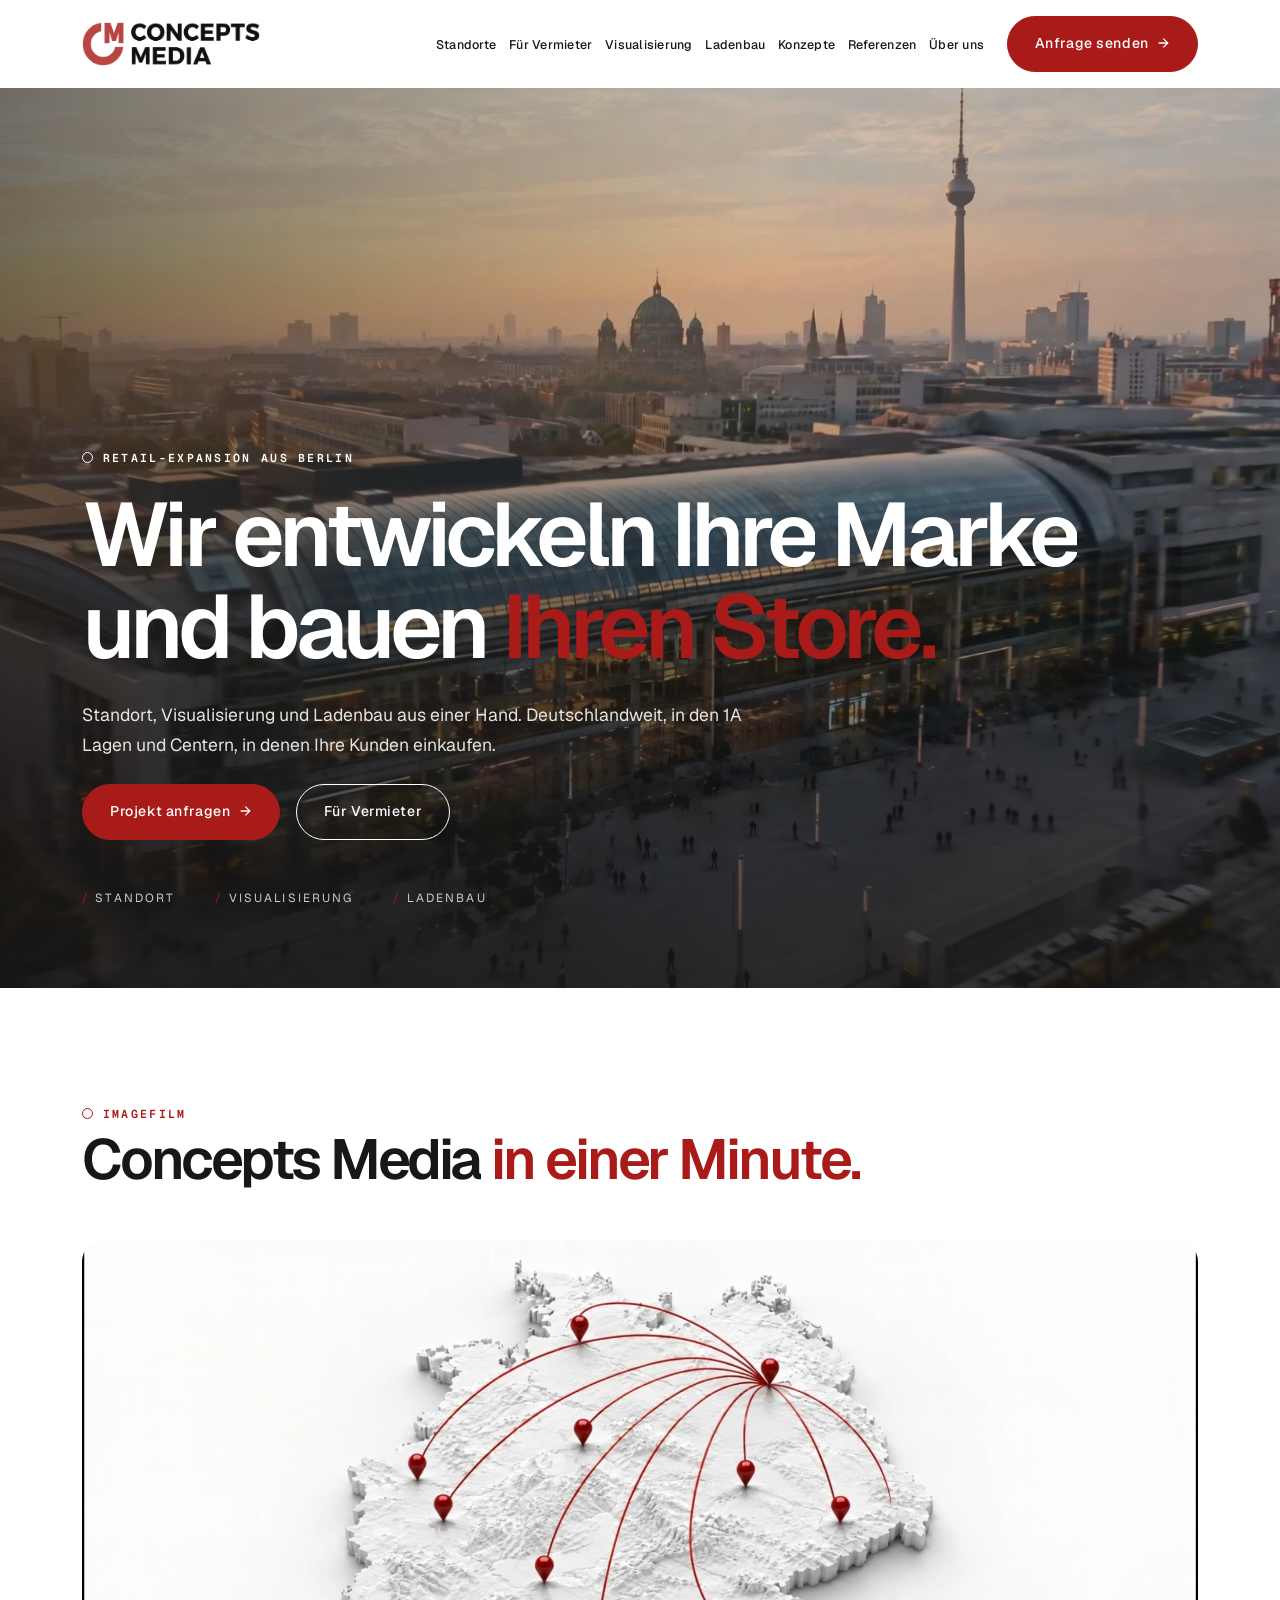
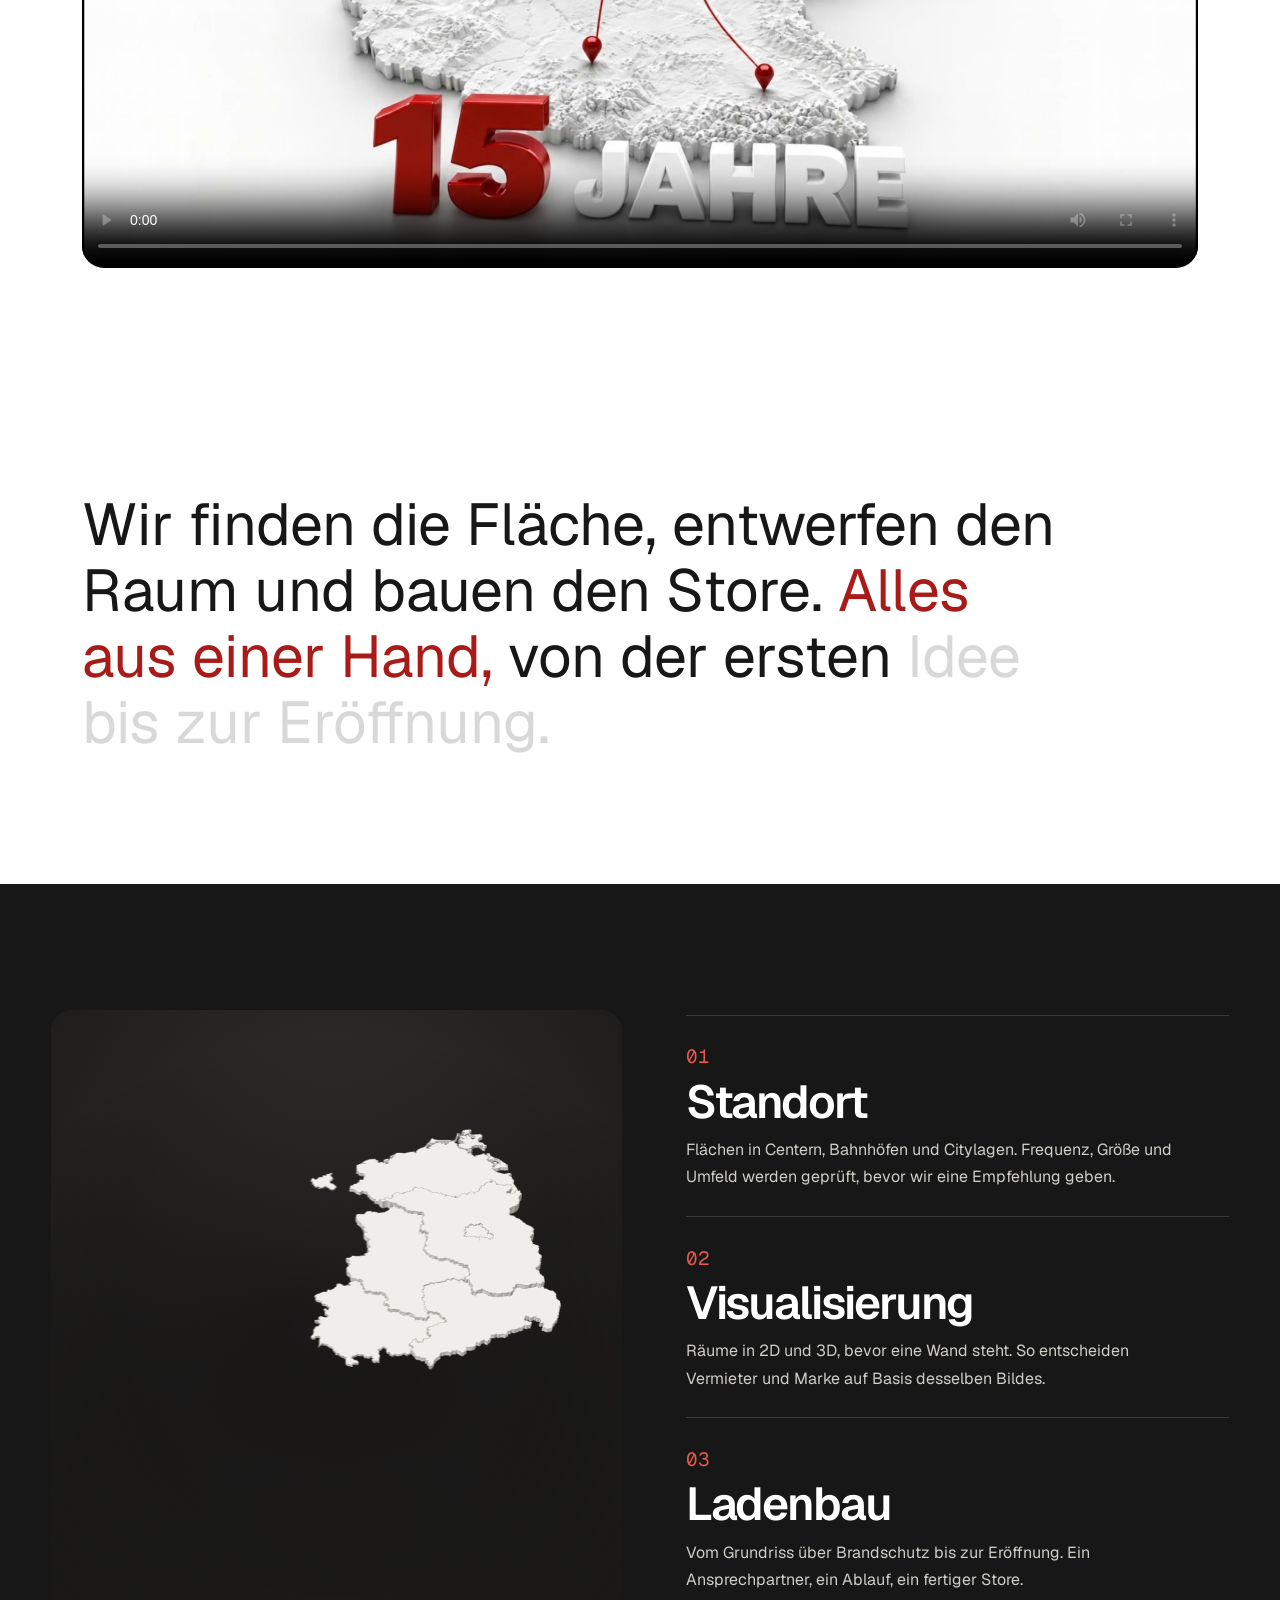
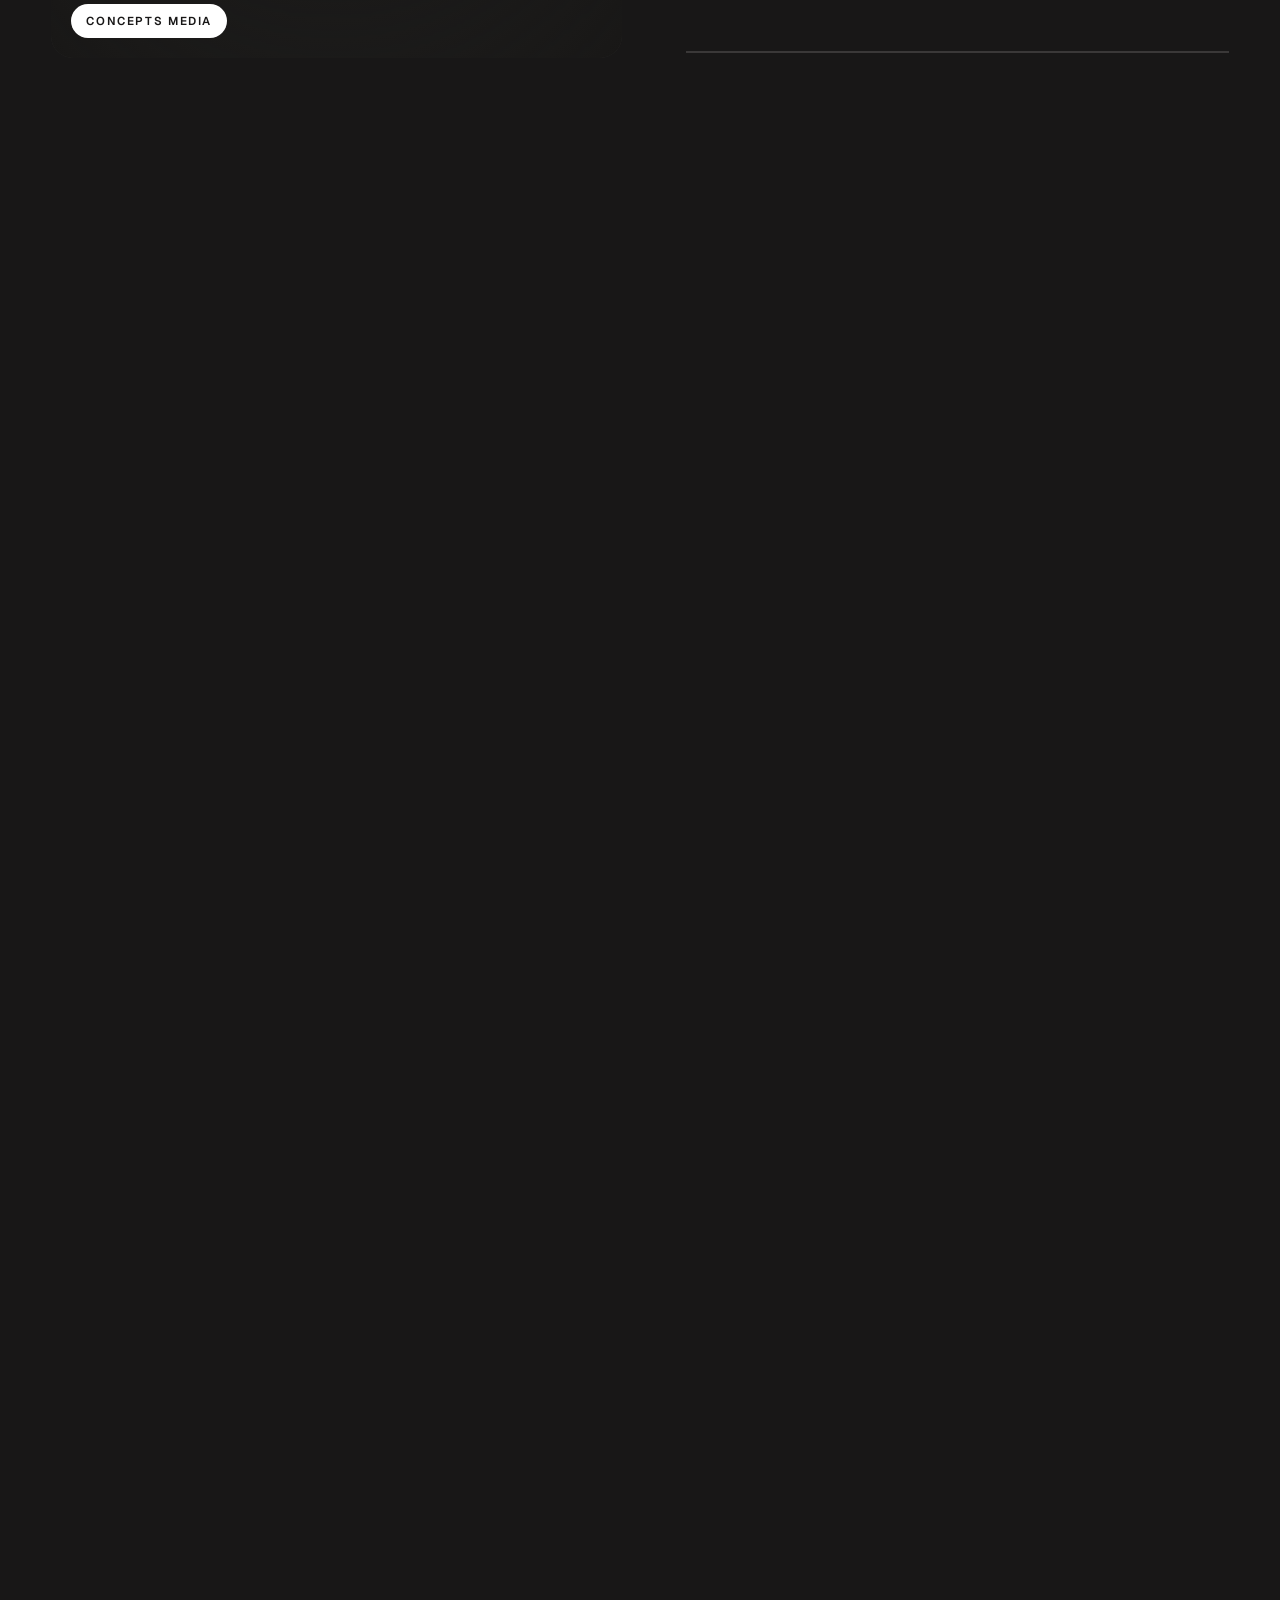
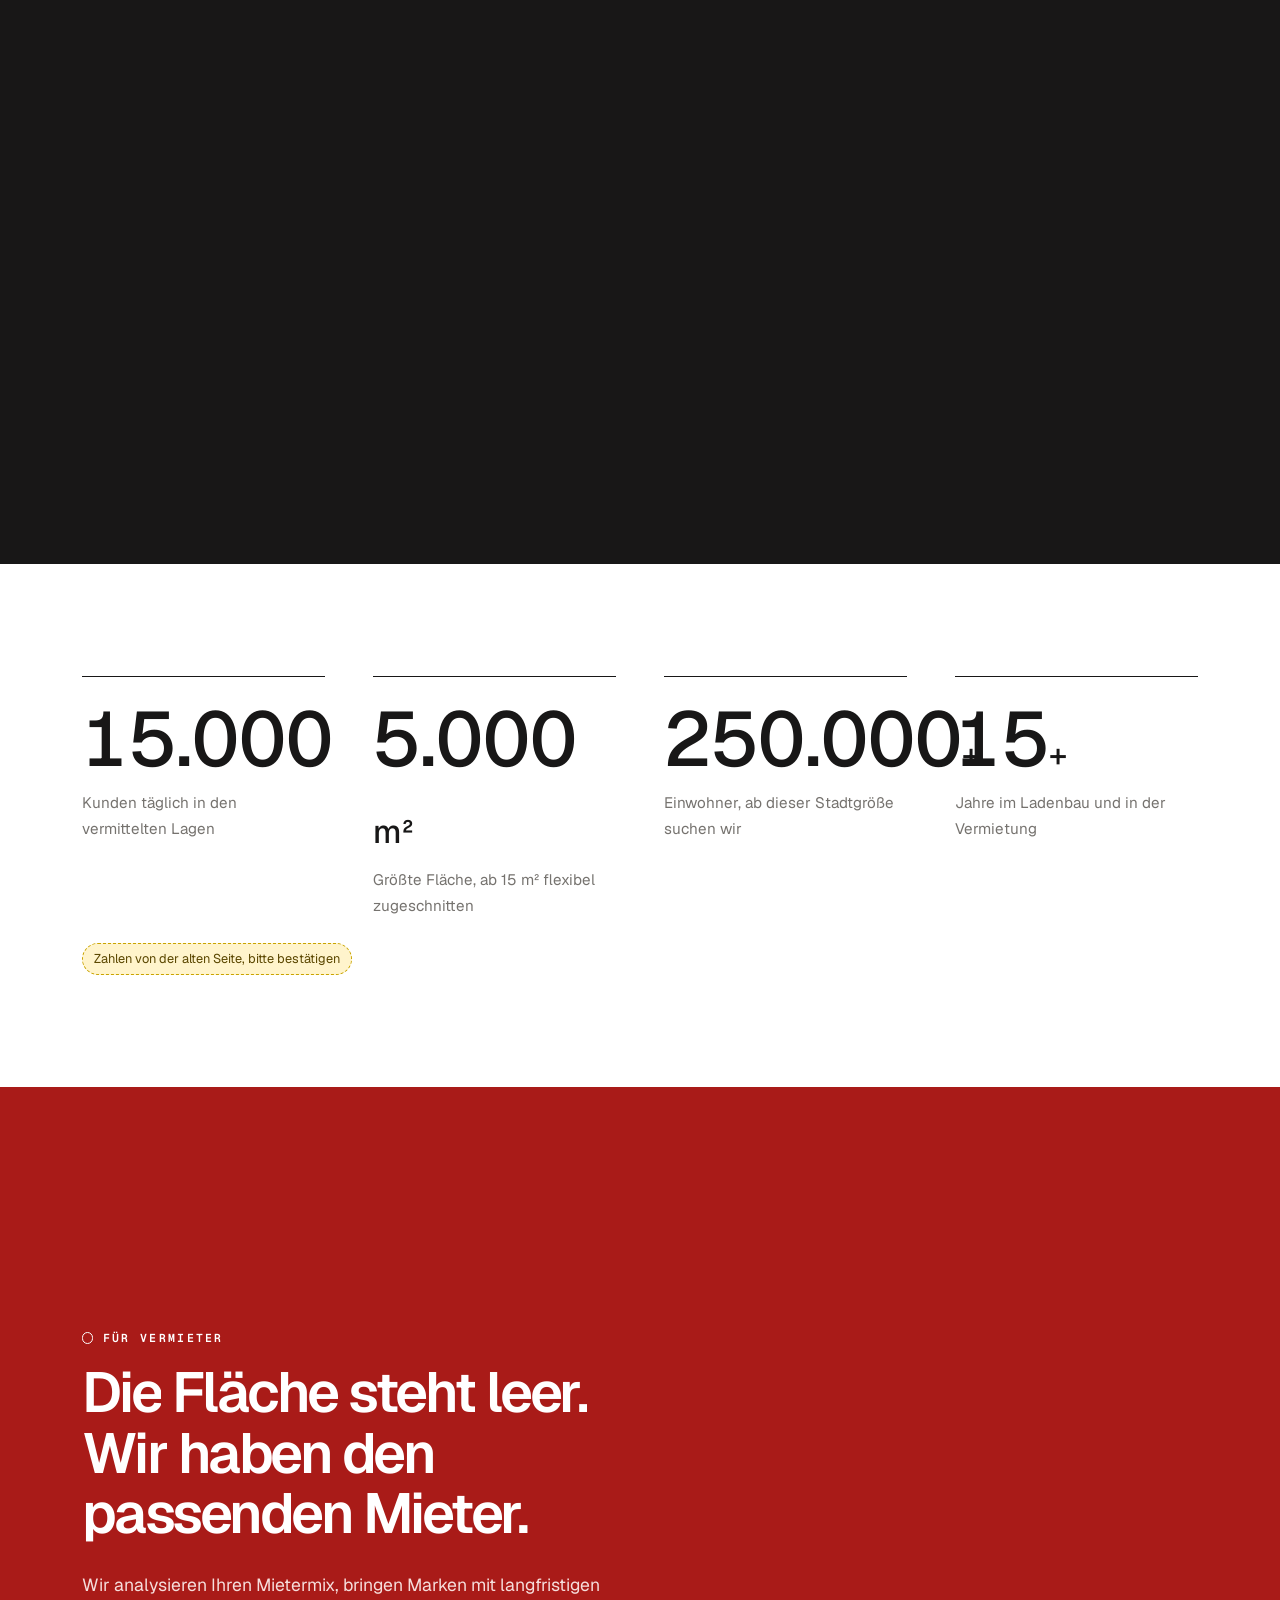
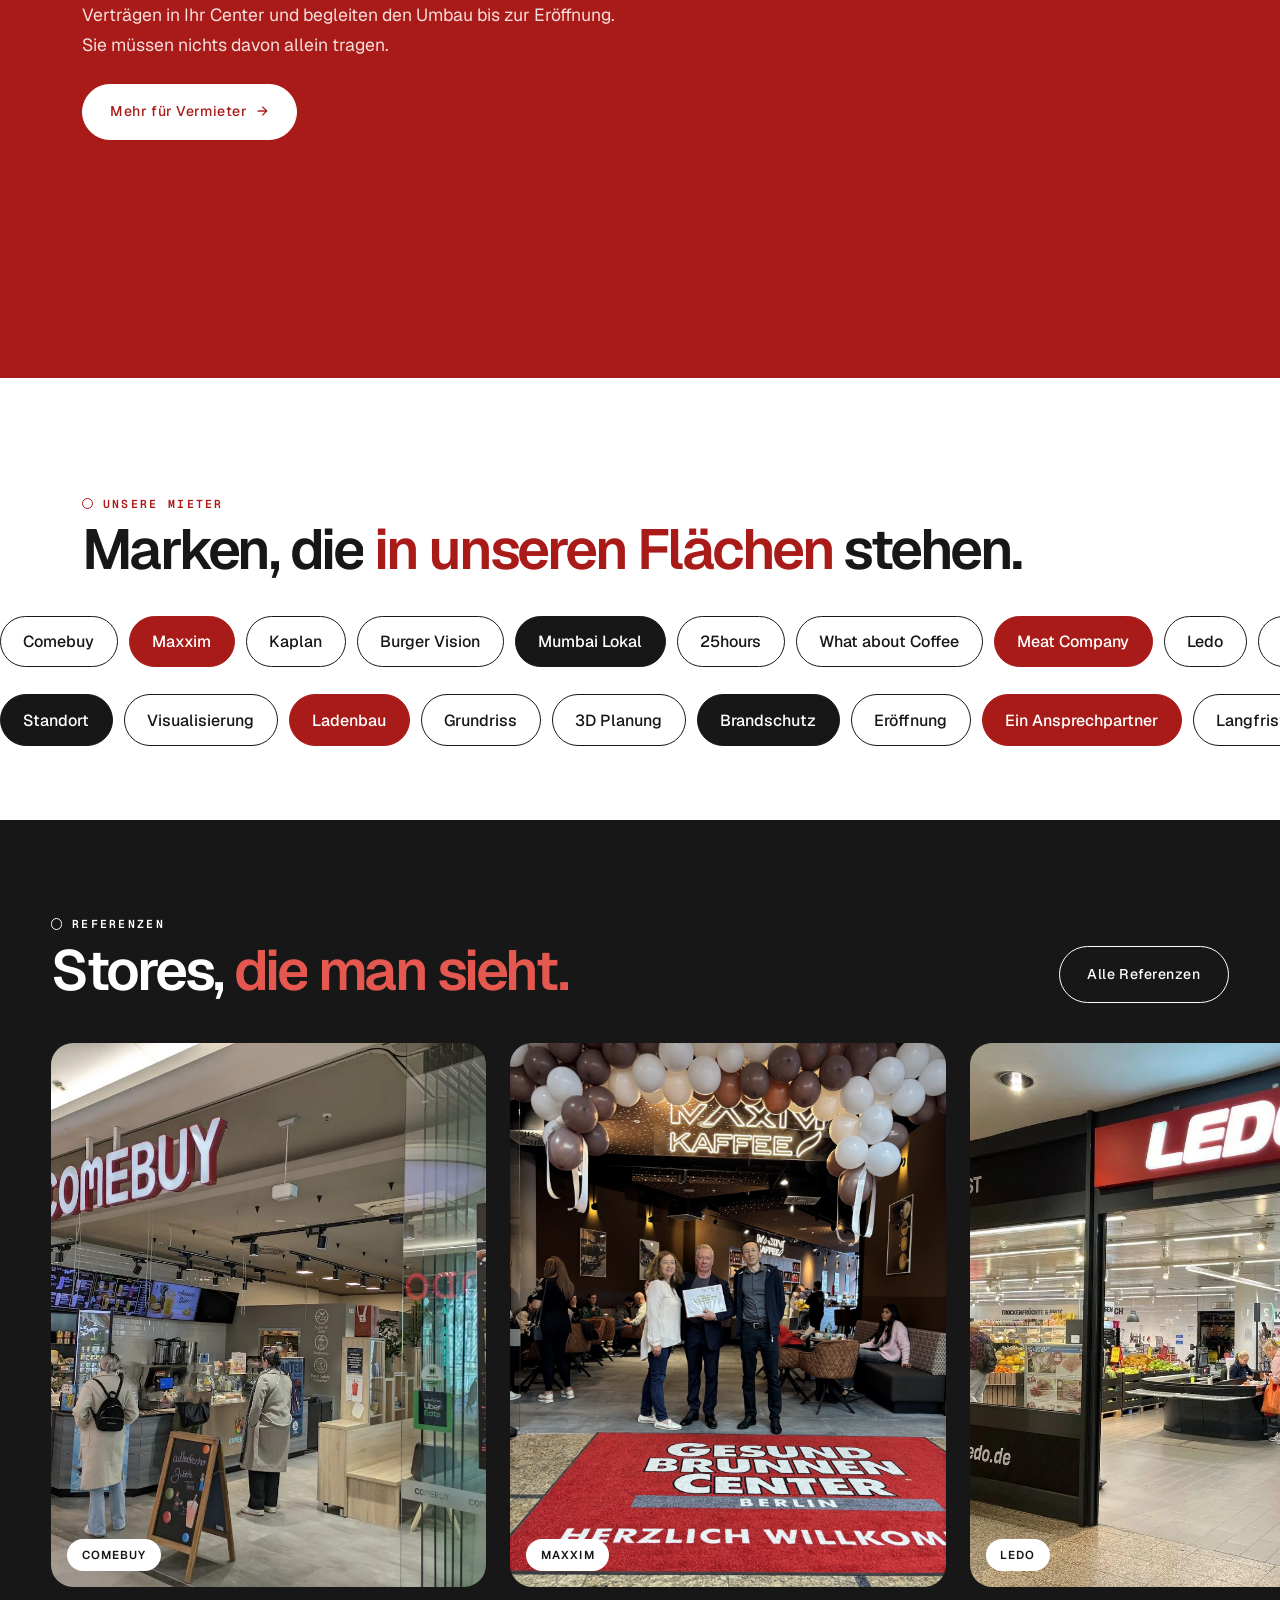
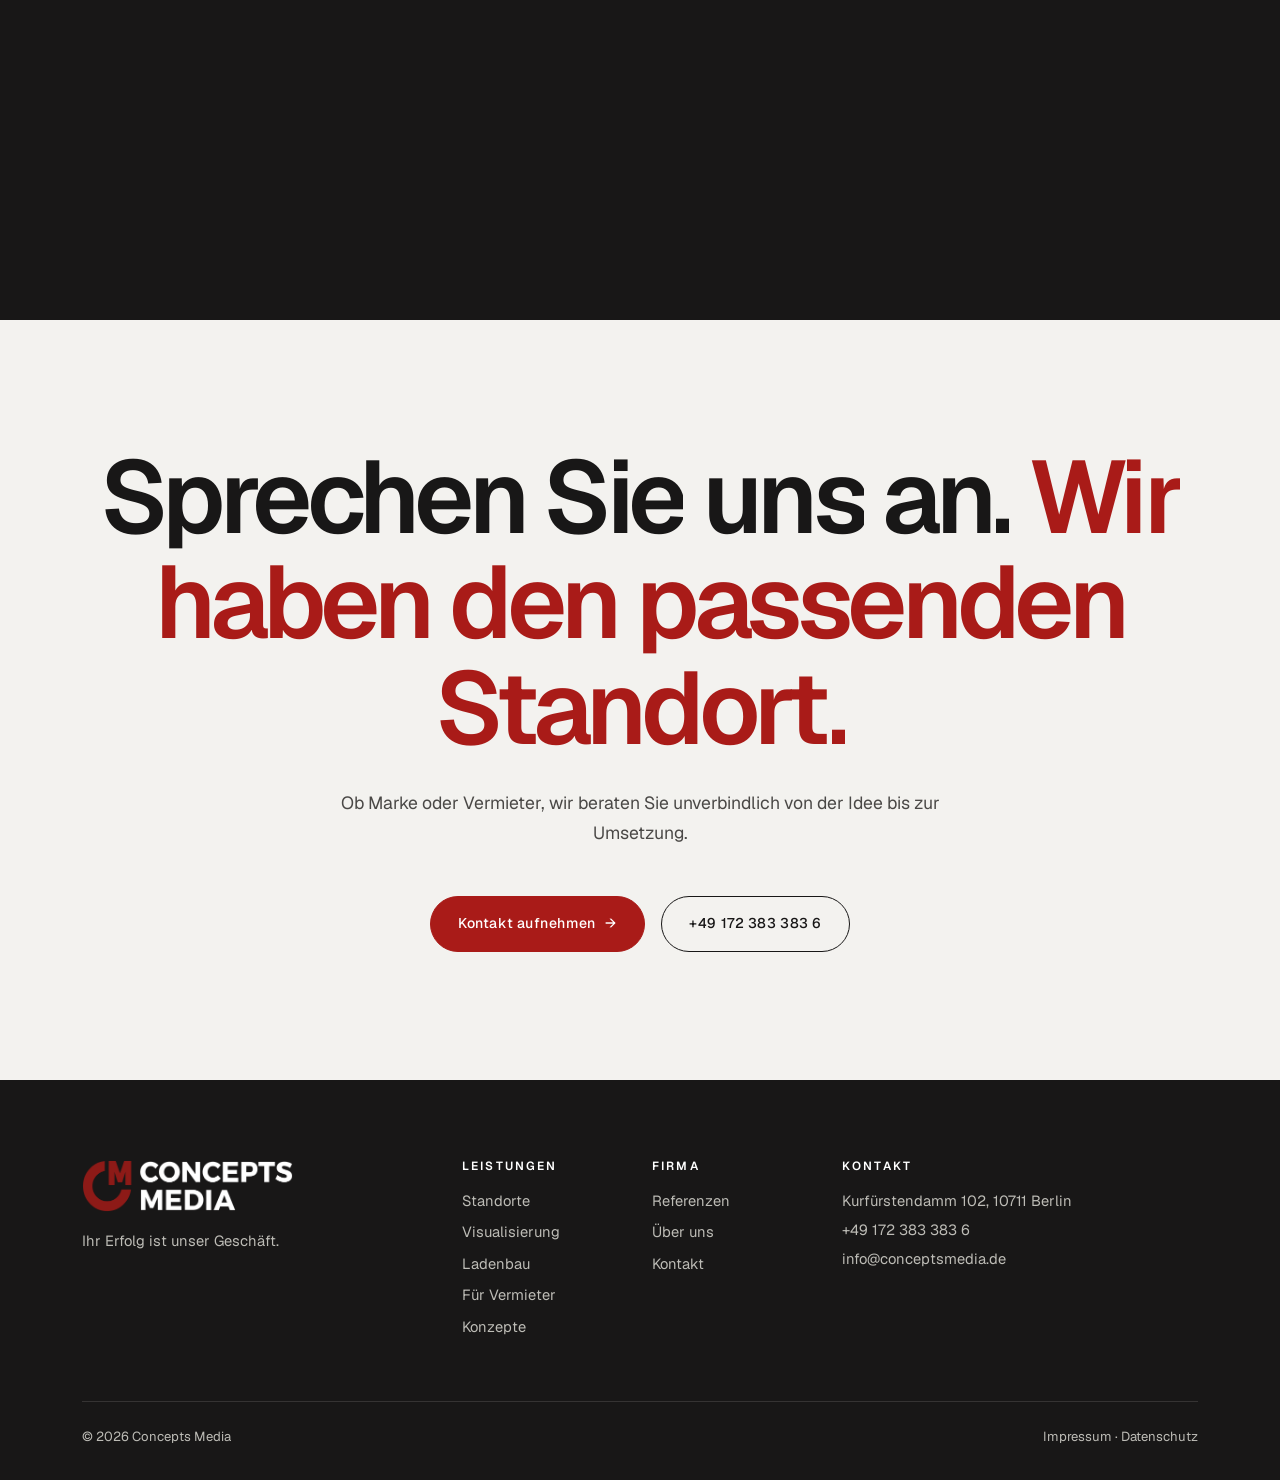
==== commit b0810c53: "Website Update Co-Authored-By: Claude Opus 5.5 <noreply@anthropic.com>" ====
--- a/index.html
+++ b/index.html
@@ -29,6 +29,7 @@
           <li class="nav-item"><a class="nav-link" href="vermieter.html">Für Vermieter</a></li>
           <li class="nav-item"><a class="nav-link" href="visualisierung.html">Visualisierung</a></li>
           <li class="nav-item"><a class="nav-link" href="ladenbau.html">Ladenbau</a></li>
+          <li class="nav-item"><a class="nav-link" href="konzepte.html">Konzepte</a></li>
           <li class="nav-item"><a class="nav-link" href="referenzen.html">Referenzen</a></li>
           <li class="nav-item"><a class="nav-link" href="ueber-uns.html">Über uns</a></li>
           <li class="nav-item ms-lg-3"><a class="btn-cm" href="kontakt.html">Anfrage senden</a></li>
@@ -237,6 +238,7 @@
           <li><a href="visualisierung.html">Visualisierung</a></li>
           <li><a href="ladenbau.html">Ladenbau</a></li>
           <li><a href="vermieter.html">Für Vermieter</a></li>
+          <li><a href="konzepte.html">Konzepte</a></li>
         </ul>
       </div>
       <div class="col-6 col-lg-2">
